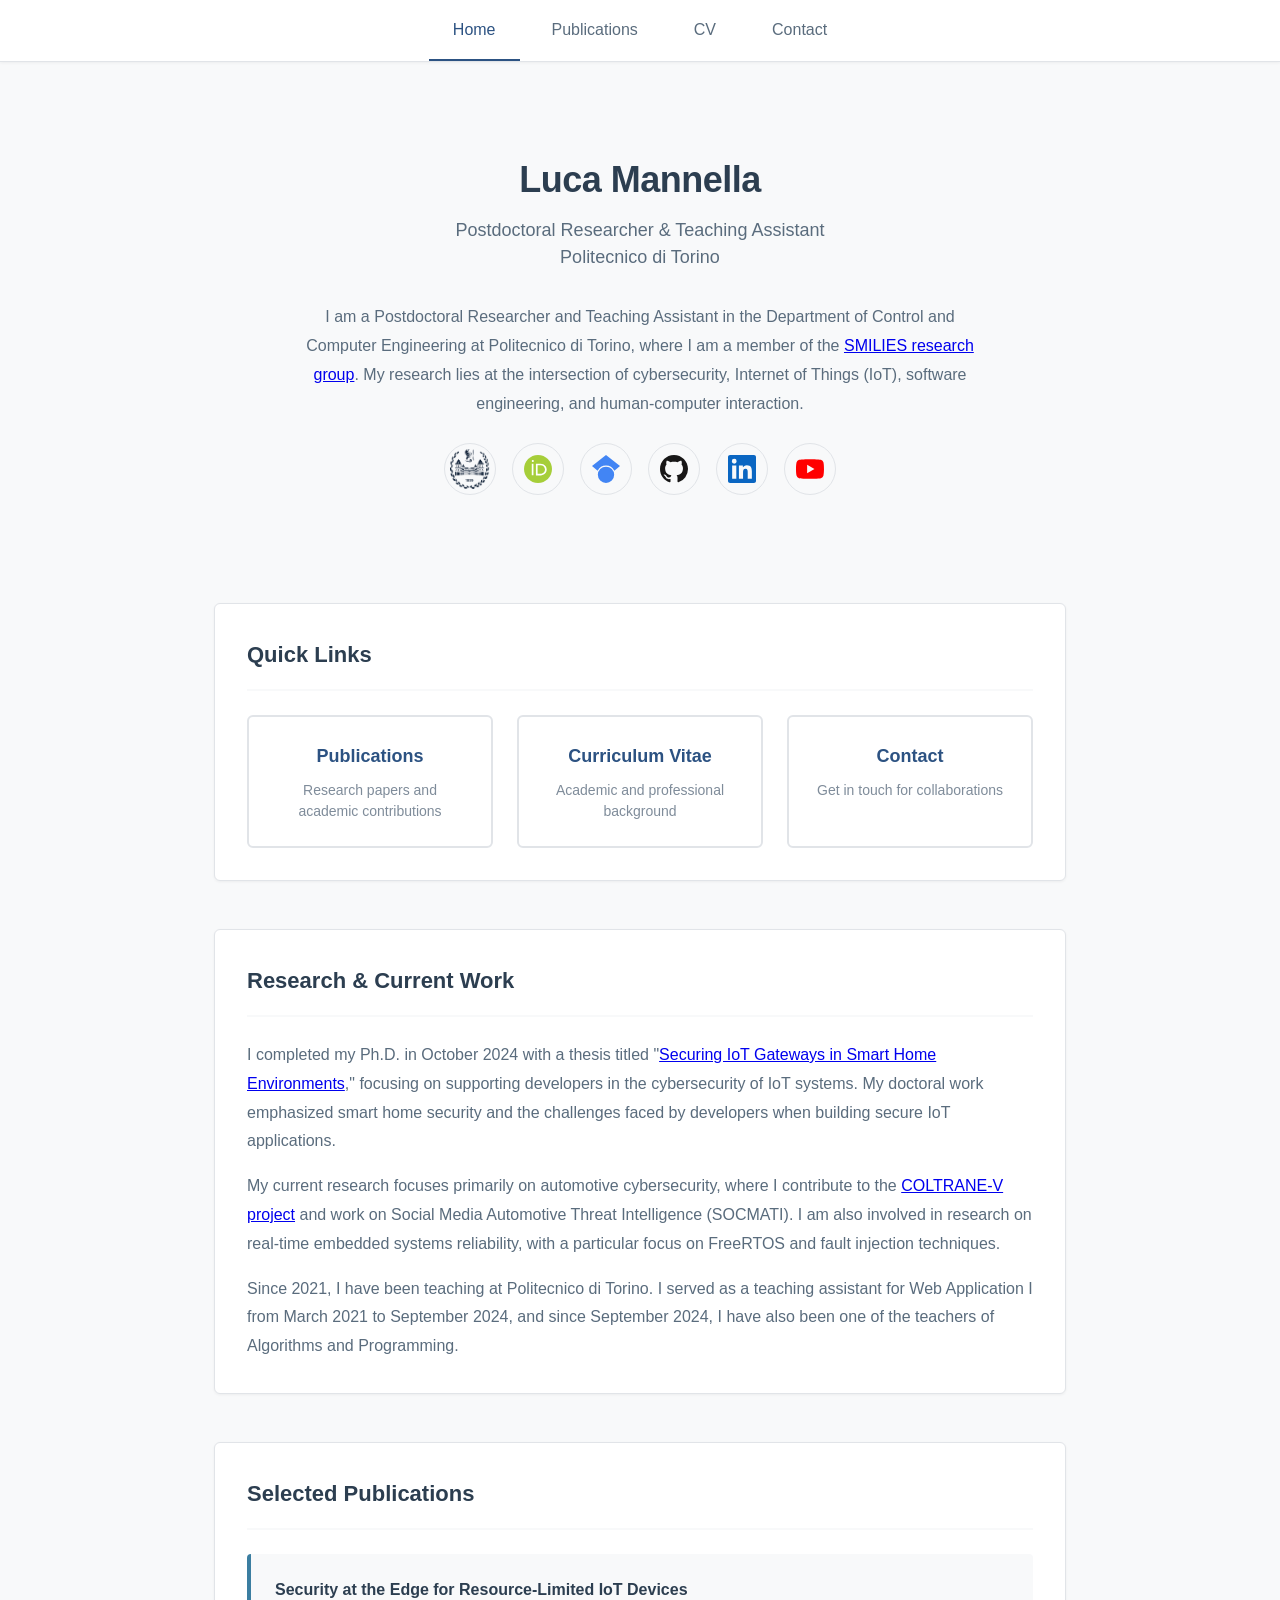
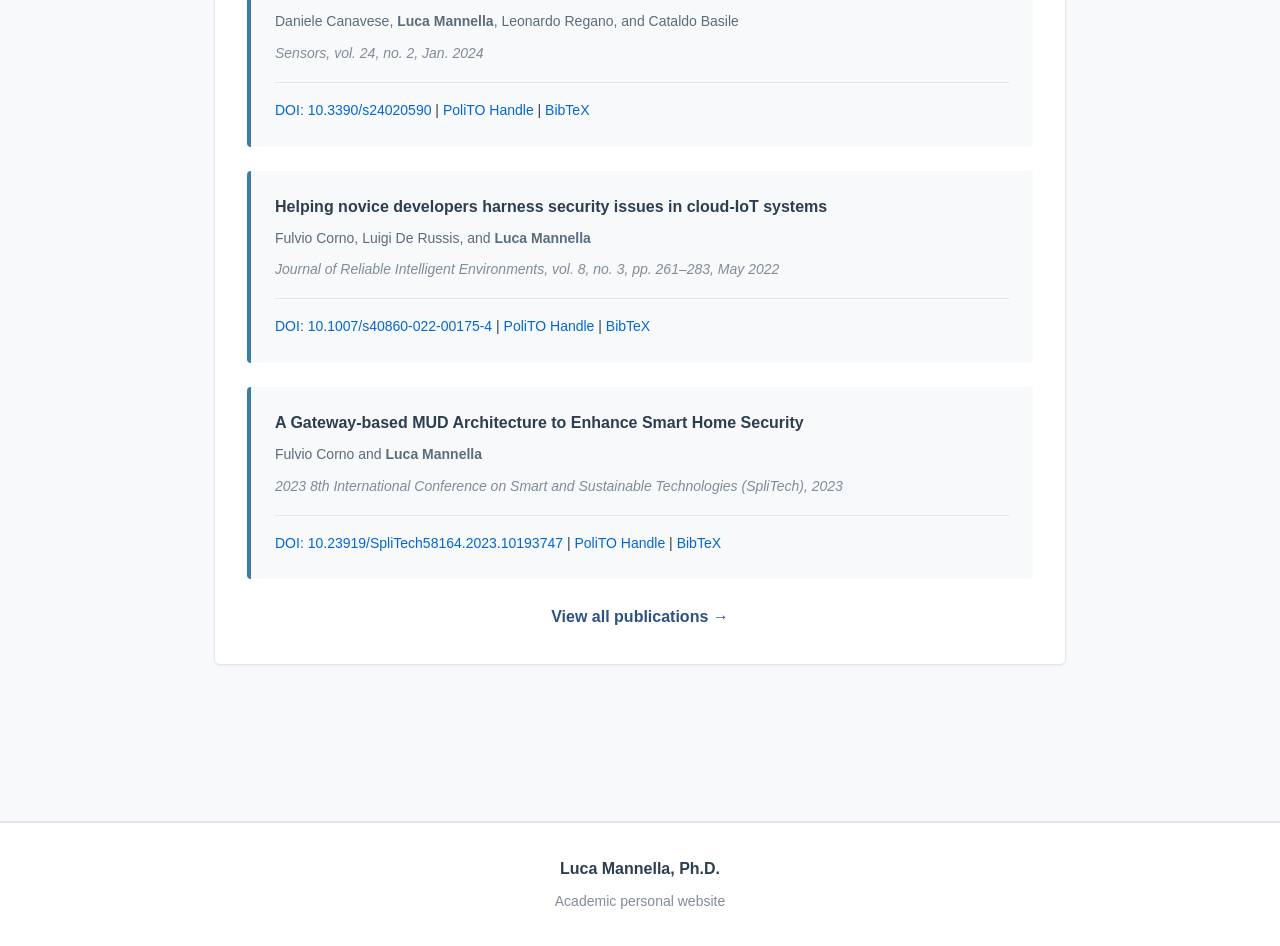
==== index.html @ 732aef80 "feat: add hover tooltips to homepage profile icons" ====
<!DOCTYPE html>
<html lang="en">
<head>
    <meta charset="UTF-8">
    <meta name="viewport" content="width=device-width, initial-scale=1.0">
    <meta name="description" content="Luca Mannella - Postdoctoral Researcher, Politecnico di Torino. Research in Cybersecurity and IoT.">
    <title>Luca Mannella</title>
    <link rel="icon" type="image/svg+xml" href="assets/icons/favicon-lm-shield.svg">
    <link rel="stylesheet" href="style.css">
</head>
<body>
    <header>
        <nav>
            <ul>
                <li><a href="index.html" class="active">Home</a></li>
                <li><a href="publications.html">Publications</a></li>
                <li><a href="cv.html">CV</a></li>
                <li><a href="contact.html">Contact</a></li>
            </ul>
        </nav>
    </header>

    <main>
        <section class="hero">
            <h1>Luca Mannella</h1>
            <p class="subtitle">Postdoctoral Researcher & Teaching Assistant<br>Politecnico di Torino</p>
            <p class="introduction">
                I am a Postdoctoral Researcher and Teaching Assistant in the Department of Control and 
                Computer Engineering at Politecnico di Torino, where I am a member of the 
                <a href="https://www.smilies.polito.it/" target="_blank" rel="noopener noreferrer">SMILIES research group</a>. 
                My research lies at the intersection of cybersecurity, Internet of Things (IoT), software engineering, 
                and human-computer interaction.
            </p>
            <div class="hero-profiles">
                <a href="https://www.polito.it/en/staff?p=luca.mannella" target="_blank" rel="noopener noreferrer" class="hero-profile-link" title="Politecnico di Torino profile" aria-label="Politecnico di Torino profile">
                    <img src="assets/icons/polito-logo.png" alt="PoliTo" class="hero-profile-icon" style="width: 40px; height: 40px;">
                </a>
                <a href="https://orcid.org/0000-0001-5738-9094" target="_blank" rel="noopener noreferrer" class="hero-profile-link" title="ORCID" aria-label="ORCID profile">
                    <svg class="hero-profile-icon" xmlns="http://www.w3.org/2000/svg" viewBox="0 0 256 256">
                        <path fill="#A6CE39" d="M256 128c0 70.7-57.3 128-128 128S0 198.7 0 128 57.3 0 128 0s128 57.3 128 128z"/>
                        <path fill="#FFF" d="M86.3 186.2H70.9V79.1h15.4v107.1zM108.9 79.1h41.6c39.6 0 57 28.3 57 53.6 0 27.5-21.5 53.6-56.8 53.6h-41.8V79.1zm15.4 93.3h24.5c34.9 0 42.9-26.5 42.9-39.7C191.7 111.2 178 93 148 93h-23.7v79.4zM71.3 54.8c0-5.2 4.2-9.3 9.3-9.3s9.3 4.2 9.3 9.3-4.2 9.4-9.3 9.4-9.3-4.2-9.3-9.4z"/>
                    </svg>
                </a>
                <a href="https://scholar.google.com/citations?hl=en&user=ecwAbEYAAAAJ" target="_blank" rel="noopener noreferrer" class="hero-profile-link" title="Google Scholar" aria-label="Google Scholar profile">
                    <svg class="hero-profile-icon" xmlns="http://www.w3.org/2000/svg" viewBox="0 0 24 24">
                        <path fill="#4285F4" d="M12 24a7 7 0 1 1 0-14 7 7 0 0 1 0 14zm0-24L0 9.5l4.838 3.94A8 8 0 0 1 12 9a8 8 0 0 1 7.162 4.44L24 9.5z"/>
                    </svg>
                </a>
                <a href="https://github.com/LucaMannella" target="_blank" rel="noopener noreferrer" class="hero-profile-link" title="GitHub" aria-label="GitHub profile">
                    <svg class="hero-profile-icon" xmlns="http://www.w3.org/2000/svg" viewBox="0 0 24 24">
                        <path fill="#181717" d="M12 0C5.37 0 0 5.37 0 12c0 5.31 3.435 9.795 8.205 11.385.6.105.825-.255.825-.57 0-.285-.015-1.23-.015-2.235-3.015.555-3.795-.735-4.035-1.41-.135-.345-.72-1.41-1.23-1.695-.42-.225-1.02-.78-.015-.795.945-.015 1.62.87 1.845 1.23 1.08 1.815 2.805 1.305 3.495.99.105-.78.42-1.305.765-1.605-2.67-.3-5.46-1.335-5.46-5.925 0-1.305.465-2.385 1.23-3.225-.12-.3-.54-1.53.12-3.18 0 0 1.005-.315 3.3 1.23.96-.27 1.98-.405 3-.405s2.04.135 3 .405c2.295-1.56 3.3-1.23 3.3-1.23.66 1.65.24 2.88.12 3.18.765.84 1.23 1.905 1.23 3.225 0 4.605-2.805 5.625-5.475 5.925.435.375.81 1.095.81 2.22 0 1.605-.015 2.895-.015 3.3 0 .315.225.69.825.57A12.02 12.02 0 0 0 24 12c0-6.63-5.37-12-12-12z"/>
                    </svg>
                </a>
                <a href="https://www.linkedin.com/in/lucamannella/?locale=en" target="_blank" rel="noopener noreferrer" class="hero-profile-link" title="LinkedIn" aria-label="LinkedIn profile">
                    <svg class="hero-profile-icon" xmlns="http://www.w3.org/2000/svg" viewBox="0 0 24 24">
                        <path fill="#0A66C2" d="M20.447 20.452h-3.554v-5.569c0-1.328-.027-3.037-1.852-3.037-1.853 0-2.136 1.445-2.136 2.939v5.667H9.351V9h3.414v1.561h.046c.477-.9 1.637-1.85 3.37-1.85 3.601 0 4.267 2.37 4.267 5.455v6.286zM5.337 7.433a2.062 2.062 0 0 1-2.063-2.065 2.064 2.064 0 1 1 2.063 2.065zm1.782 13.019H3.555V9h3.564v11.452zM22.225 0H1.771C.792 0 0 .774 0 1.729v20.542C0 23.227.792 24 1.771 24h20.451C23.2 24 24 23.227 24 22.271V1.729C24 .774 23.2 0 22.222 0h.003z"/>
                    </svg>
                </a>
                <a href="https://www.youtube.com/@LucaMannella" target="_blank" rel="noopener noreferrer" class="hero-profile-link" title="YouTube" aria-label="YouTube channel">
                    <svg class="hero-profile-icon" xmlns="http://www.w3.org/2000/svg" viewBox="0 0 24 24">
                        <path fill="#FF0000" d="M23.498 6.186a3.016 3.016 0 0 0-2.122-2.136C19.505 3.545 12 3.545 12 3.545s-7.505 0-9.377.505A3.017 3.017 0 0 0 .502 6.186C0 8.07 0 12 0 12s0 3.93.502 5.814a3.016 3.016 0 0 0 2.122 2.136c1.871.505 9.376.505 9.376.505s7.505 0 9.377-.505a3.015 3.015 0 0 0 2.122-2.136C24 15.93 24 12 24 12s0-3.93-.502-5.814zM9.545 15.568V8.432L15.818 12l-6.273 3.568z"/>
                    </svg>
                </a>
            </div>
        </section>

        <section class="section">
            <h2>Quick Links</h2>
            <div class="quick-links">
                <a href="publications.html" class="quick-link-card">
                    <div class="card-title">Publications</div>
                    <div class="card-description">Research papers and academic contributions</div>
                </a>
                <a href="cv.html" class="quick-link-card">
                    <div class="card-title">Curriculum Vitae</div>
                    <div class="card-description">Academic and professional background</div>
                </a>
                <a href="contact.html" class="quick-link-card">
                    <div class="card-title">Contact</div>
                    <div class="card-description">Get in touch for collaborations</div>
                </a>
            </div>
        </section>

        <section class="content-section">
            <h2>Research & Current Work</h2>
            <p>
                I completed my Ph.D. in October 2024 with a thesis titled 
                "<a href="https://tesidottorato.depositolegale.it/handle/20.500.14242/170914" target="_blank" rel="noopener noreferrer">Securing IoT Gateways in Smart Home Environments</a>," 
                focusing on supporting developers in the cybersecurity of IoT systems. My doctoral work emphasized 
                smart home security and the challenges faced by developers when building secure IoT applications.
            </p>
            <p>
                My current research focuses primarily on automotive cybersecurity, where I contribute to the 
                <a href="https://coltrane-v.github.io/" target="_blank" rel="noopener noreferrer">COLTRANE-V project</a> 
                and work on Social Media Automotive Threat Intelligence (SOCMATI). I am also involved in research 
                on real-time embedded systems reliability, with a particular focus on FreeRTOS and fault injection techniques.
            </p>
            <p>
                Since 2021, I have been teaching at Politecnico di Torino. I served as a teaching assistant for 
                Web Application I from March 2021 to September 2024, and since September 2024, I have also been 
                one of the teachers of Algorithms and Programming.
            </p>
        </section>

        <section class="content-section">
            <h2>Selected Publications</h2>
            <div class="publication-list">
                <article class="publication">
                    <div class="pub-title">Security at the Edge for Resource-Limited IoT Devices</div>
                    <div class="pub-authors">Daniele Canavese, <strong>Luca Mannella</strong>, Leonardo Regano, and Cataldo Basile</div>
                    <div class="pub-venue"><em>Sensors</em>, vol. 24, no. 2, Jan. 2024</div>
                    <div class="pub-doi">
                        <div class="pub-links">
                            <a href="https://doi.org/10.3390/s24020590" title="DOI: 10.3390/s24020590">DOI: 10.3390/s24020590</a> |
                            <a href="https://iris.polito.it/handle/11583/2985177" title="PoliTO handle">PoliTO Handle</a> |
                            <a href="assets/bibtex/2024-security-edge.bib" title="BibTeX" target="_blank" rel="noopener noreferrer">BibTeX</a>
                        </div>
                    </div>
                </article>

                <article class="publication">
                    <div class="pub-title">Helping novice developers harness security issues in cloud-IoT systems</div>
                    <div class="pub-authors">Fulvio Corno, Luigi De Russis, and <strong>Luca Mannella</strong></div>
                    <div class="pub-venue"><em>Journal of Reliable Intelligent Environments</em>, vol. 8, no. 3, pp. 261–283, May 2022</div>
                    <div class="pub-doi">
                        <div class="pub-links">
                            <a href="https://doi.org/10.1007/s40860-022-00175-4" title="DOI: 10.1007/s40860-022-00175-4">DOI: 10.1007/s40860-022-00175-4</a> |
                            <a href="https://iris.polito.it/handle/11583/2960962" title="PoliTO handle">PoliTO Handle</a> |
                            <a href="assets/bibtex/2022-novice-developers-cloud-iot.bib" title="BibTeX" target="_blank" rel="noopener noreferrer">BibTeX</a>
                        </div>
                    </div>
                </article>

                <article class="publication">
                    <div class="pub-title">A Gateway-based MUD Architecture to Enhance Smart Home Security</div>
                    <div class="pub-authors">Fulvio Corno and <strong>Luca Mannella</strong></div>
                    <div class="pub-venue">2023 8th International Conference on Smart and Sustainable Technologies (SpliTech), 2023</div>
                    <div class="pub-doi">
                        <div class="pub-links">
                            <a href="https://doi.org/10.23919/SpliTech58164.2023.10193747" title="DOI: 10.23919/SpliTech58164.2023.10193747">DOI: 10.23919/SpliTech58164.2023.10193747</a> |
                            <a href="https://iris.polito.it/handle/11583/2978408" title="PoliTO handle">PoliTO Handle</a> |
                            <a href="assets/bibtex/2023-MUD-SHG.bib" title="BibTeX" target="_blank" rel="noopener noreferrer">BibTeX</a>
                        </div>
                    </div>
                </article>
            </div>
            <p class="section-link"><a href="publications.html">View all publications →</a></p>
        </section>
    </main>

    <footer>
        <p class="footer-name">Luca Mannella, Ph.D.</p>
        <p class="footer-tagline">Academic personal website</p>
    </footer>
</body>
</html>
---- style.css ----
/* =====================
   CSS Variables
   ===================== */
:root {
    /* Colors */
    --color-text: #2c3e50;
    --color-text-light: #5a6c7d;
    --color-text-meta: #7f8c9a;
    --color-bg: #ffffff;
    --color-bg-alt: #f8f9fa;
    --color-border: #e1e4e8;
    --color-border-accent: #3b7ea1;
    --color-accent: #2c5282;
    --color-link: #0366d6;
    
    /* Spacing */
    --spacing-xs: 8px;
    --spacing-sm: 16px;
    --spacing-md: 24px;
    --spacing-lg: 32px;
    --spacing-xl: 48px;
    --spacing-section: 60px;
    
    /* Typography */
    --font-size-xs: 13px;
    --font-size-sm: 14px;
    --font-size-base: 16px;
    --font-size-lg: 18px;
    --font-size-xl: 22px;
    --font-size-2xl: 28px;
    --font-size-3xl: 36px;
    
    /* Container */
    --container-width: 900px;
    --sticky-header-height: 56px;
    --page-nav-height: 52px;
}

/* =====================
   General Styles
   ===================== */
* {
    margin: 0;
    padding: 0;
    box-sizing: border-box;
}

html {
    scroll-behavior: smooth;
    scroll-padding-top: calc(var(--sticky-header-height) + var(--page-nav-height) + var(--spacing-lg) + 2px);
}

body {
    font-family: -apple-system, BlinkMacSystemFont, 'Segoe UI', 'Helvetica Neue', 'Arial', sans-serif;
    line-height: 1.7;
    color: var(--color-text);
    background-color: var(--color-bg-alt);
    font-size: var(--font-size-base);
}

/* =====================
   Header & Navigation
   ===================== */
header {
    background-color: var(--color-bg);
    border-bottom: 1px solid var(--color-border);
    position: sticky;
    top: 0;
    z-index: 100;
    box-shadow: 0 1px 3px rgba(0, 0, 0, 0.05);
}

nav {
    max-width: var(--container-width);
    margin: 0 auto;
    padding: 0 var(--spacing-md);
}

nav ul {
    list-style: none;
    display: flex;
    justify-content: center;
    flex-wrap: wrap;
    gap: var(--spacing-xs);
}

nav a {
    display: block;
    padding: var(--spacing-sm) var(--spacing-md);
    text-decoration: none;
    color: var(--color-text-light);
    font-weight: 500;
    font-size: var(--font-size-base);
    transition: color 0.2s ease, border-color 0.2s ease;
    border-bottom: 2px solid transparent;
}

nav a:hover {
    color: var(--color-text);
}

nav a.active {
    color: var(--color-accent);
    border-bottom-color: var(--color-accent);
}

/* =====================
   Main Content & Container
   ===================== */
main {
    max-width: var(--container-width);
    margin: 0 auto;
    padding: var(--spacing-xl) var(--spacing-md);
}

.container {
    max-width: var(--container-width);
    margin: 0 auto;
    padding: 0 var(--spacing-md);
}

/* Hero Section */
.hero {
    text-align: center;
    padding: var(--spacing-xl) 0;
    margin-bottom: var(--spacing-section);
}

.hero h1 {
    font-size: var(--font-size-3xl);
    margin-bottom: var(--spacing-sm);
    font-weight: 700;
    letter-spacing: -0.5px;
    color: var(--color-text);
    line-height: 1.2;
}

.page-nav {
    position: sticky;
    top: var(--sticky-header-height);
    z-index: 50;
    display: flex;
    flex-wrap: nowrap;
    justify-content: center;
    gap: var(--spacing-xs);
    max-width: var(--container-width);
    margin: 0 auto var(--spacing-md);
    margin-left: auto;
    margin-right: auto;
    padding: 6px var(--spacing-md);
    overflow-x: auto;
    -webkit-overflow-scrolling: touch;
    scrollbar-width: thin;
    background-color: var(--color-bg);
    border-bottom: 1px solid var(--color-border);
}

.page-nav a {
    display: inline-block;
    white-space: nowrap;
    text-decoration: none;
    color: var(--color-text-light);
    font-size: var(--font-size-sm);
    font-weight: 500;
    padding: 10px 14px;
    border-bottom: 2px solid transparent;
    transition: color 0.2s ease, border-bottom-color 0.2s ease;
}

.page-nav a:hover,
.page-nav a:focus {
    color: var(--color-text);
    border-bottom-color: var(--color-accent);
    outline: none;
}

.subtitle {
    font-size: var(--font-size-lg);
    color: var(--color-text-light);
    margin-bottom: var(--spacing-lg);
    font-weight: 400;
    line-height: 1.5;
}

.introduction {
    font-size: var(--font-size-base);
    color: var(--color-text-light);
    max-width: 700px;
    margin: 0 auto;
    line-height: 1.8;
}

/* Page Header (for non-home pages) */
.page-header {
    text-align: center;
    padding: var(--spacing-lg) 0;
    margin-bottom: var(--spacing-lg);
}

.page-header h1 {
    font-size: var(--font-size-2xl);
    font-weight: 700;
    color: var(--color-text);
    margin-bottom: var(--spacing-sm);
}

/* Content Sections */
.section,
.content-section {
    margin-bottom: var(--spacing-xl);
    padding: var(--spacing-lg);
    background-color: var(--color-bg);
    border: 1px solid var(--color-border);
    border-radius: 6px;
    box-shadow: 0 1px 3px rgba(0, 0, 0, 0.05);
}

.section h2,
.content-section h2 {
    font-size: var(--font-size-xl);
    margin-bottom: var(--spacing-md);
    font-weight: 600;
    color: var(--color-text);
    padding-bottom: var(--spacing-sm);
    border-bottom: 2px solid var(--color-bg-alt);
}

.section p,
.content-section p {
    font-size: var(--font-size-base);
    color: var(--color-text-light);
    line-height: 1.8;
    margin-bottom: var(--spacing-sm);
}

.section p:last-child,
.content-section p:last-child {
    margin-bottom: 0;
}

/* Quick Links Grid */
.quick-links {
    display: grid;
    grid-template-columns: repeat(auto-fit, minmax(200px, 1fr));
    gap: var(--spacing-md);
    margin-top: var(--spacing-md);
}

.quick-link-card {
    padding: var(--spacing-md);
    background-color: var(--color-bg);
    border: 2px solid var(--color-border);
    border-radius: 6px;
    text-align: center;
    text-decoration: none;
    color: var(--color-text);
    transition: all 0.2s ease;
}

.quick-link-card:hover {
    border-color: var(--color-accent);
    transform: translateY(-2px);
    box-shadow: 0 4px 8px rgba(0, 0, 0, 0.1);
}

.quick-link-card .card-title {
    font-size: var(--font-size-lg);
    font-weight: 600;
    margin-bottom: var(--spacing-xs);
    color: var(--color-accent);
}

.quick-link-card .card-description {
    font-size: var(--font-size-sm);
    color: var(--color-text-meta);
    line-height: 1.5;
}

/* Interests List */
.interests-list {
    list-style: none;
    padding: 0;
    margin: 0;
    display: grid;
    gap: var(--spacing-sm);
}

.interests-list li {
    padding-left: var(--spacing-md);
    position: relative;
    color: var(--color-text-light);
    font-size: var(--font-size-base);
    line-height: 1.6;
}

.interests-list li::before {
    content: "▸";
    position: absolute;
    left: 0;
    color: var(--color-accent);
    font-weight: bold;
}

/* Publications */
.publication-list {
    display: flex;
    flex-direction: column;
    gap: var(--spacing-md);
}

.publication {
    padding: var(--spacing-md);
    background-color: var(--color-bg-alt);
    border-left: 4px solid var(--color-border-accent);
    border-radius: 4px;
    transition: transform 0.2s ease, box-shadow 0.2s ease;
}

.publication:hover {
    transform: translateX(4px);
    box-shadow: 0 2px 8px rgba(0, 0, 0, 0.08);
}

.pub-title {
    font-weight: 600;
    font-size: var(--font-size-base);
    color: var(--color-text);
    margin-bottom: var(--spacing-xs);
    line-height: 1.5;
}

.pub-authors {
    font-size: var(--font-size-sm);
    color: var(--color-text-light);
    margin-bottom: var(--spacing-xs);
}

.pub-venue {
    font-size: var(--font-size-sm);
    color: var(--color-text-meta);
    font-style: italic;
}

.pub-doi {
    font-size: var(--font-size-sm);
    margin-top: var(--spacing-sm);
    padding-top: var(--spacing-sm);
    border-top: 1px solid var(--color-border);
    display: flex;
    justify-content: space-between;
    align-items: center;
    gap: var(--spacing-sm);
    flex-wrap: wrap;
}

.pub-links {
    flex: 1;
}

.pub-doi a {
    color: var(--color-link);
    text-decoration: none;
    font-weight: 500;
}

.pub-doi a:hover {
    text-decoration: underline;
}

.section-link {
    margin-top: var(--spacing-md);
    text-align: center;
}

.section-link a {
    color: var(--color-accent);
    text-decoration: none;
    font-weight: 600;
    font-size: var(--font-size-base);
    transition: color 0.2s ease;
}

.section-link a:hover {
    color: var(--color-text);
    text-decoration: underline;
}

/* BibTeX Inline Viewer */
.bibtex-viewer {
    display: none;
    margin-top: var(--spacing-sm);
    padding: var(--spacing-sm);
    background-color: #f6f8fa;
    border: 1px solid #d1d5da;
    border-radius: 4px;
    font-family: 'Courier New', Courier, monospace;
    font-size: var(--font-size-xs);
    line-height: 1.5;
    white-space: pre-wrap;
    overflow-x: auto;
    color: #24292e;
}

.bibtex-viewer.show {
    display: block;
}

.bibtex-toggle {
    cursor: pointer;
    padding: 6px 12px;
    background-color: var(--color-bg);
    border: 1px solid var(--color-border-accent);
    border-radius: 4px;
    color: var(--color-accent);
    text-decoration: none;
    font-weight: 500;
    font-size: var(--font-size-sm);
    white-space: nowrap;
    transition: all 0.2s ease;
}

.bibtex-toggle:hover {
    background-color: var(--color-accent);
    color: var(--color-bg);
    text-decoration: none;
}

.bibtex-error {
    color: #d73a49;
    font-style: italic;
}

/* CV Styles */
.cv-entry {
    margin-bottom: var(--spacing-lg);
    padding-bottom: var(--spacing-lg);
    border-bottom: 1px solid var(--color-border);
}

.cv-entry:last-child {
    border-bottom: none;
    margin-bottom: 0;
    padding-bottom: 0;
}

.entry-title {
    font-weight: 600;
    font-size: var(--font-size-lg);
    color: var(--color-text);
    margin-bottom: var(--spacing-xs);
    line-height: 1.4;
}

.entry-subtitle {
    font-size: var(--font-size-base);
    color: var(--color-accent);
    margin-bottom: var(--spacing-xs);
    font-weight: 500;
}

.entry-meta {
    font-size: var(--font-size-sm);
    color: var(--color-text-meta);
    margin-bottom: var(--spacing-sm);
    font-style: italic;
}

.entry-description {
    font-size: var(--font-size-base);
    color: var(--color-text-light);
    line-height: 1.7;
    margin-bottom: var(--spacing-xs);
}

.entry-list {
    list-style: none;
    padding: 0;
    margin: var(--spacing-sm) 0 0 0;
}

.entry-list li {
    padding: var(--spacing-xs) 0;
    padding-left: var(--spacing-md);
    position: relative;
    color: var(--color-text-light);
    font-size: var(--font-size-base);
    line-height: 1.6;
}

.entry-list li::before {
    content: "▸";
    position: absolute;
    left: 0;
    color: var(--color-accent);
    font-weight: bold;
}

/* Contact Styles */
.contact-links {
    display: grid;
    gap: var(--spacing-md);
}

.contact-item {
    padding: var(--spacing-md);
    background-color: var(--color-bg-alt);
    border-radius: 6px;
    border-left: 4px solid var(--color-border-accent);
    transition: transform 0.2s ease;
}

.contact-item:hover {
    transform: translateX(4px);
}

.contact-label {
    font-weight: 600;
    font-size: var(--font-size-sm);
    color: var(--color-text-meta);
    text-transform: uppercase;
    letter-spacing: 0.5px;
    margin-bottom: var(--spacing-xs);
}

.contact-value {
    font-size: var(--font-size-base);
    color: var(--color-text);
    line-height: 1.6;
}

.contact-value a {
    color: var(--color-link);
    text-decoration: none;
    font-weight: 500;
}

.contact-value a:hover {
    text-decoration: underline;
}

/* Compact Contact Styles */
.contact-compact {
    display: grid;
    gap: var(--spacing-md);
}

.contact-compact-item {
    display: flex;
    gap: var(--spacing-sm);
    padding: var(--spacing-md);
    background-color: var(--color-bg-alt);
    border-radius: 6px;
    align-items: flex-start;
}

.contact-compact-item-with-logo {
    gap: var(--spacing-md);
    align-items: center;
}

.contact-logo-card {
    display: flex;
    align-items: center;
    justify-content: center;
    padding: var(--spacing-md);
    background-color: var(--color-bg);
    border: 1px solid var(--color-border);
    border-radius: 8px;
    text-decoration: none;
    transition: all 0.2s ease;
    flex-shrink: 0;
    min-width: 100px;
    min-height: 100px;
}

.contact-logo-card:hover {
    transform: translateY(-2px);
    box-shadow: 0 4px 12px rgba(0, 0, 0, 0.1);
    border-color: var(--color-border-accent);
}

.contact-logo-img {
    width: 64px;
    height: 64px;
    object-fit: contain;
}

.contact-text-content {
    display: flex;
    gap: var(--spacing-sm);
    align-items: flex-start;
    flex: 1;
}

.contact-icon {
    width: 24px;
    height: 24px;
    flex-shrink: 0;
    color: var(--color-accent);
    margin-top: 2px;
}

.contact-compact-label {
    font-weight: 600;
    font-size: var(--font-size-sm);
    color: var(--color-text-meta);
    margin-bottom: 4px;
}

.contact-compact-item a {
    color: var(--color-link);
    text-decoration: none;
}

.contact-compact-item a:hover {
    text-decoration: underline;
}

/* Profile Grid */
.profile-grid {
    display: grid;
    grid-template-columns: repeat(auto-fit, minmax(140px, 1fr));
    gap: var(--spacing-sm);
    margin-bottom: var(--spacing-sm);
}

.profile-card {
    display: flex;
    flex-direction: column;
    align-items: center;
    justify-content: center;
    padding: var(--spacing-md);
    background-color: var(--color-bg-alt);
    border: 1px solid var(--color-border);
    border-radius: 8px;
    text-decoration: none;
    color: var(--color-text);
    transition: all 0.2s ease;
    min-height: 100px;
}

.profile-card:hover {
    transform: translateY(-2px);
    box-shadow: 0 4px 12px rgba(0, 0, 0, 0.1);
    border-color: var(--color-border-accent);
}

.profile-icon {
    width: 32px;
    height: 32px;
    margin-bottom: var(--spacing-xs);
}

.profile-card span {
    font-size: var(--font-size-sm);
    font-weight: 500;
    text-align: center;
}

.profile-note {
    font-size: var(--font-size-sm);
    color: var(--color-text-meta);
    font-style: italic;
    text-align: center;
}

/* Compact profile section for homepage */
.profile-links-section {
    padding: var(--spacing-md) 0;
    margin-bottom: var(--spacing-lg);
}

.profile-links-section .profile-grid {
    margin-bottom: 0;
}

/* Hero profile links - compact inline style */
.hero-profiles {
    display: flex;
    gap: var(--spacing-sm);
    margin-top: var(--spacing-md);
    justify-content: center;
    flex-wrap: wrap;
}

.hero-profile-link {
    display: flex;
    align-items: center;
    justify-content: center;
    width: 52px;
    height: 52px;
    border-radius: 50%;
    background-color: var(--color-bg-alt);
    border: 1px solid var(--color-border);
    transition: all 0.2s ease;
    text-decoration: none;
}

.hero-profile-link:hover {
    transform: translateY(-2px);
    box-shadow: 0 2px 8px rgba(0, 0, 0, 0.1);
    border-color: var(--color-border-accent);
}

.hero-profile-icon {
    width: 28px;
    height: 28px;
}


/* Buttons & Links */
.btn-download,
.button-link {
    display: inline-block;
    padding: 12px 28px;
    background-color: var(--color-accent);
    color: var(--color-bg);
    text-decoration: none;
    border-radius: 6px;
    font-weight: 600;
    font-size: var(--font-size-base);
    transition: all 0.2s ease;
    border: 2px solid var(--color-accent);
}

.btn-download:hover,
.button-link:hover {
    background-color: var(--color-text);
    border-color: var(--color-text);
    transform: translateY(-2px);
    box-shadow: 0 4px 8px rgba(0, 0, 0, 0.15);
}

.center-text {
    text-align: center;
}

/* =====================
   Footer
   ===================== */
footer {
    background-color: var(--color-bg);
    border-top: 2px solid var(--color-border);
    margin-top: var(--spacing-section);
    padding: var(--spacing-lg) var(--spacing-md);
    text-align: center;
}

footer p {
    font-size: var(--font-size-sm);
    color: var(--color-text-meta);
    margin-bottom: var(--spacing-xs);
}

footer p:last-child {
    margin-bottom: 0;
}

.footer-name {
    font-weight: 600;
    color: var(--color-text);
    font-size: var(--font-size-base);
    margin-bottom: var(--spacing-xs);
}

.footer-tagline {
    color: var(--color-text-meta);
    font-size: var(--font-size-sm);
}

/* =====================
   Responsive Design
   ===================== */
@media (max-width: 768px) {
    :root {
        --font-size-3xl: 28px;
        --font-size-2xl: 24px;
        --font-size-xl: 20px;
        --spacing-xl: 32px;
        --spacing-section: 40px;
        --sticky-header-height: 56px;
    }
    
    nav ul {
        gap: 0;
        flex-wrap: nowrap;
        overflow-x: auto;
        -webkit-overflow-scrolling: touch;
        justify-content: flex-start;
    }

    nav a {
        padding: 12px var(--spacing-sm);
        font-size: var(--font-size-sm);
    }

    main {
        padding: var(--spacing-md) var(--spacing-sm);
    }

    .hero {
        padding: var(--spacing-lg) 0;
        margin-bottom: var(--spacing-xl);
    }

    .section,
    .content-section {
        padding: var(--spacing-md);
        margin-bottom: var(--spacing-md);
    }
    
    .quick-links {
        grid-template-columns: 1fr;
    }

    .page-nav {
        justify-content: flex-start;
        padding-bottom: 2px;
    }
}

@media (max-width: 480px) {
    :root {
        --font-size-3xl: 24px;
        --font-size-2xl: 20px;
        --font-size-xl: 18px;
        --font-size-lg: 16px;
        --spacing-md: 16px;
        --spacing-lg: 20px;
        --sticky-header-height: 44px;
    }
    
    nav a {
        padding: 10px 12px;
        font-size: var(--font-size-xs);
    }

    .section,
    .content-section {
        padding: var(--spacing-sm);
    }
    
    .publication,
    .contact-item {
        padding: var(--spacing-sm);
    }
    
    .pub-doi {
        flex-direction: column;
        align-items: flex-start;
    }
    
    .bibtex-toggle {
        width: 100%;
        text-align: center;
    }
    
    .profile-grid {
        grid-template-columns: repeat(2, 1fr);
    }
    
    .contact-compact-item-with-logo {
        flex-direction: column;
        align-items: stretch;
    }
    
    .contact-logo-card {
        min-width: auto;
        width: 100%;
    }
}
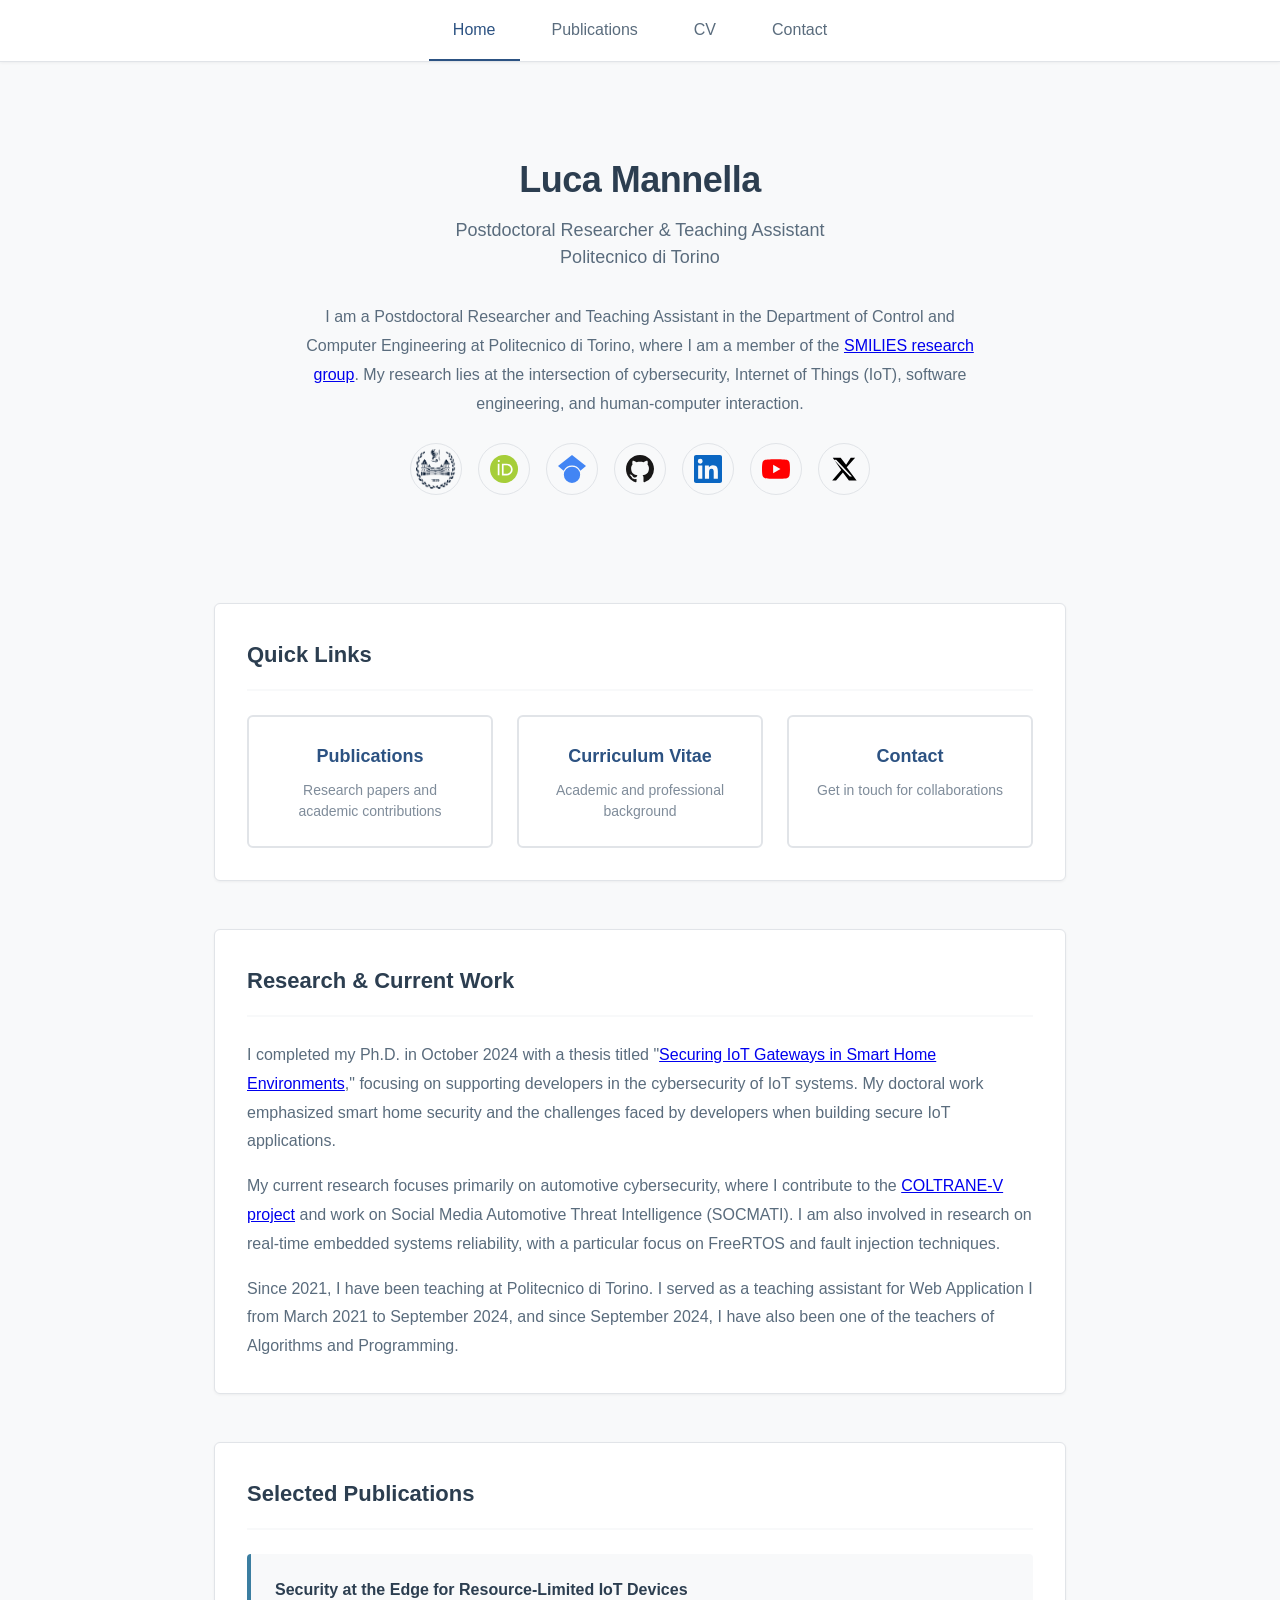
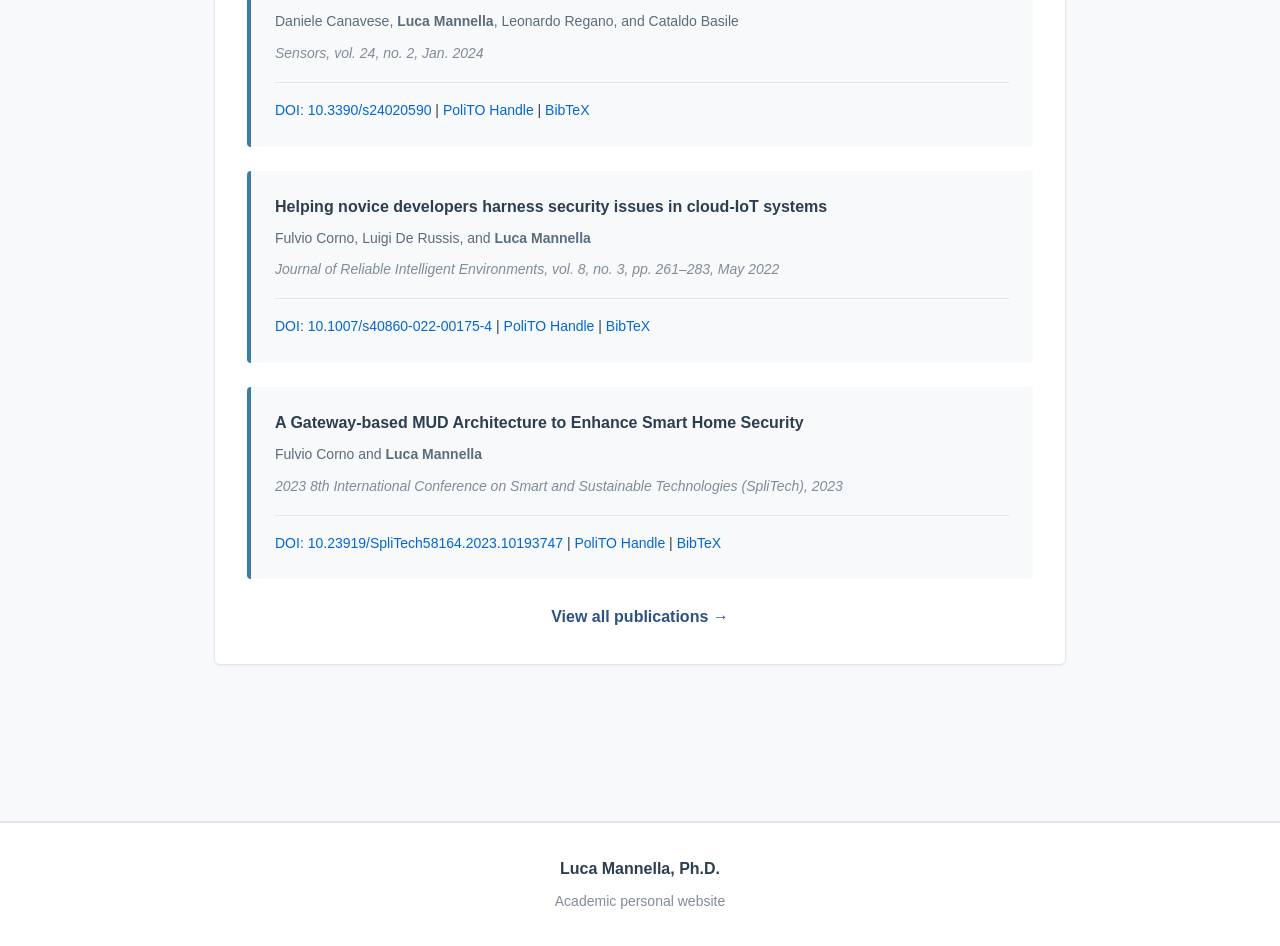
==== commit 4bc3f226: "feat: add X profile link and resize homepage social icons" ====
--- a/index.html
+++ b/index.html
@@ -3,8 +3,58 @@
 <head>
     <meta charset="UTF-8">
     <meta name="viewport" content="width=device-width, initial-scale=1.0">
-    <meta name="description" content="Luca Mannella - Postdoctoral Researcher, Politecnico di Torino. Research in Cybersecurity and IoT.">
-    <title>Luca Mannella</title>
+    <meta name="description" content="Luca Mannella is a postdoctoral researcher at Politecnico di Torino working on cybersecurity, IoT security, and software engineering. Publications, CV, and contacts.">
+    <title>Luca Mannella — Postdoctoral Researcher</title>
+    
+    <!-- Open Graph / Social Media -->
+    <meta property="og:type" content="website">
+    <meta property="og:site_name" content="Luca Mannella">
+    <meta property="og:title" content="Luca Mannella — Postdoctoral Researcher">
+    <meta property="og:description" content="Luca Mannella is a postdoctoral researcher at Politecnico di Torino working on cybersecurity, IoT security, and software engineering. Publications, CV, and contacts.">
+    <meta property="og:url" content="https://lucamannella.github.io/">
+    
+    <!-- Canonical URL -->
+    <link rel="canonical" href="https://lucamannella.github.io/">
+    
+    <!-- Structured Data (JSON-LD) -->
+    <script type="application/ld+json">
+    {
+        "@context": "https://schema.org",
+        "@type": "Person",
+        "@id": "https://lucamannella.github.io/#luca-mannella",
+        "name": "Luca Mannella",
+        "jobTitle": "Postdoctoral Researcher",
+        "url": "https://lucamannella.github.io/",
+        "image": "https://mypoli.polito.it/_library/image_pub.asp?matricola=040887",
+        "affiliation": {
+            "@type": "Organization",
+            "name": "Politecnico di Torino",
+            "url": "https://www.polito.it/en/staff?p=luca.mannella"
+        },
+        "worksFor": {
+            "@type": "Organization",
+            "name": "Politecnico di Torino",
+            "url": "https://www.polito.it/en/staff?p=luca.mannella"
+        },
+        "sameAs": [
+            "https://orcid.org/0000-0001-5738-9094",
+            "https://www.scopus.com/authid/detail.uri?authorId=57639000400",
+            "https://www.webofscience.com/wos/author/rid/AAX-1051-2021",
+            "https://www.semanticscholar.org/author/Luca-Mannella/89257817",
+            "https://scholar.google.com/citations?hl=en&user=ecwAbEYAAAAJ",
+            "https://www.researchgate.net/profile/Luca-Mannella",
+            "https://www.linkedin.com/in/lucamannella/?locale=en",
+            "https://x.com/LukeMannella",
+            "https://dblp.org/pid/246/6863.html",
+            "https://polito.academia.edu/LucaMannella",
+            "https://github.com/LucaMannella",
+            "https://www.youtube.com/@LucaMannella",
+            "https://www.smilies.polito.it/our-team/luca-mannella/",
+            "https://www.polito.it/en/staff?p=luca.mannella"
+        ]
+    }
+    </script>
+    
     <link rel="icon" type="image/svg+xml" href="assets/icons/favicon-lm-shield.svg">
     <link rel="stylesheet" href="style.css">
 </head>
@@ -59,6 +109,11 @@
                 <a href="https://www.youtube.com/@LucaMannella" target="_blank" rel="noopener noreferrer" class="hero-profile-link" title="YouTube" aria-label="YouTube channel">
                     <svg class="hero-profile-icon" xmlns="http://www.w3.org/2000/svg" viewBox="0 0 24 24">
                         <path fill="#FF0000" d="M23.498 6.186a3.016 3.016 0 0 0-2.122-2.136C19.505 3.545 12 3.545 12 3.545s-7.505 0-9.377.505A3.017 3.017 0 0 0 .502 6.186C0 8.07 0 12 0 12s0 3.93.502 5.814a3.016 3.016 0 0 0 2.122 2.136c1.871.505 9.376.505 9.376.505s7.505 0 9.377-.505a3.015 3.015 0 0 0 2.122-2.136C24 15.93 24 12 24 12s0-3.93-.502-5.814zM9.545 15.568V8.432L15.818 12l-6.273 3.568z"/>
+                    </svg>
+                </a>
+                <a href="https://x.com/LukeMannella" target="_blank" rel="noopener noreferrer" class="hero-profile-link" title="X (formerly Twitter)" aria-label="X (formerly Twitter) profile">
+                    <svg class="hero-profile-icon" xmlns="http://www.w3.org/2000/svg" viewBox="0 0 24 24">
+                        <path fill="#000000" d="M18.244 2.25h3.308l-7.227 8.26 8.502 11.24h-6.6l-5.165-6.757-5.868 6.757h-3.31l7.732-8.835L2.4 2.25h6.742l4.67 6.168L17.78 2.25h.464zM17.009 18.46h1.83L5.293 4.045H3.36l13.649 14.415z"/>
                     </svg>
                 </a>
             </div>
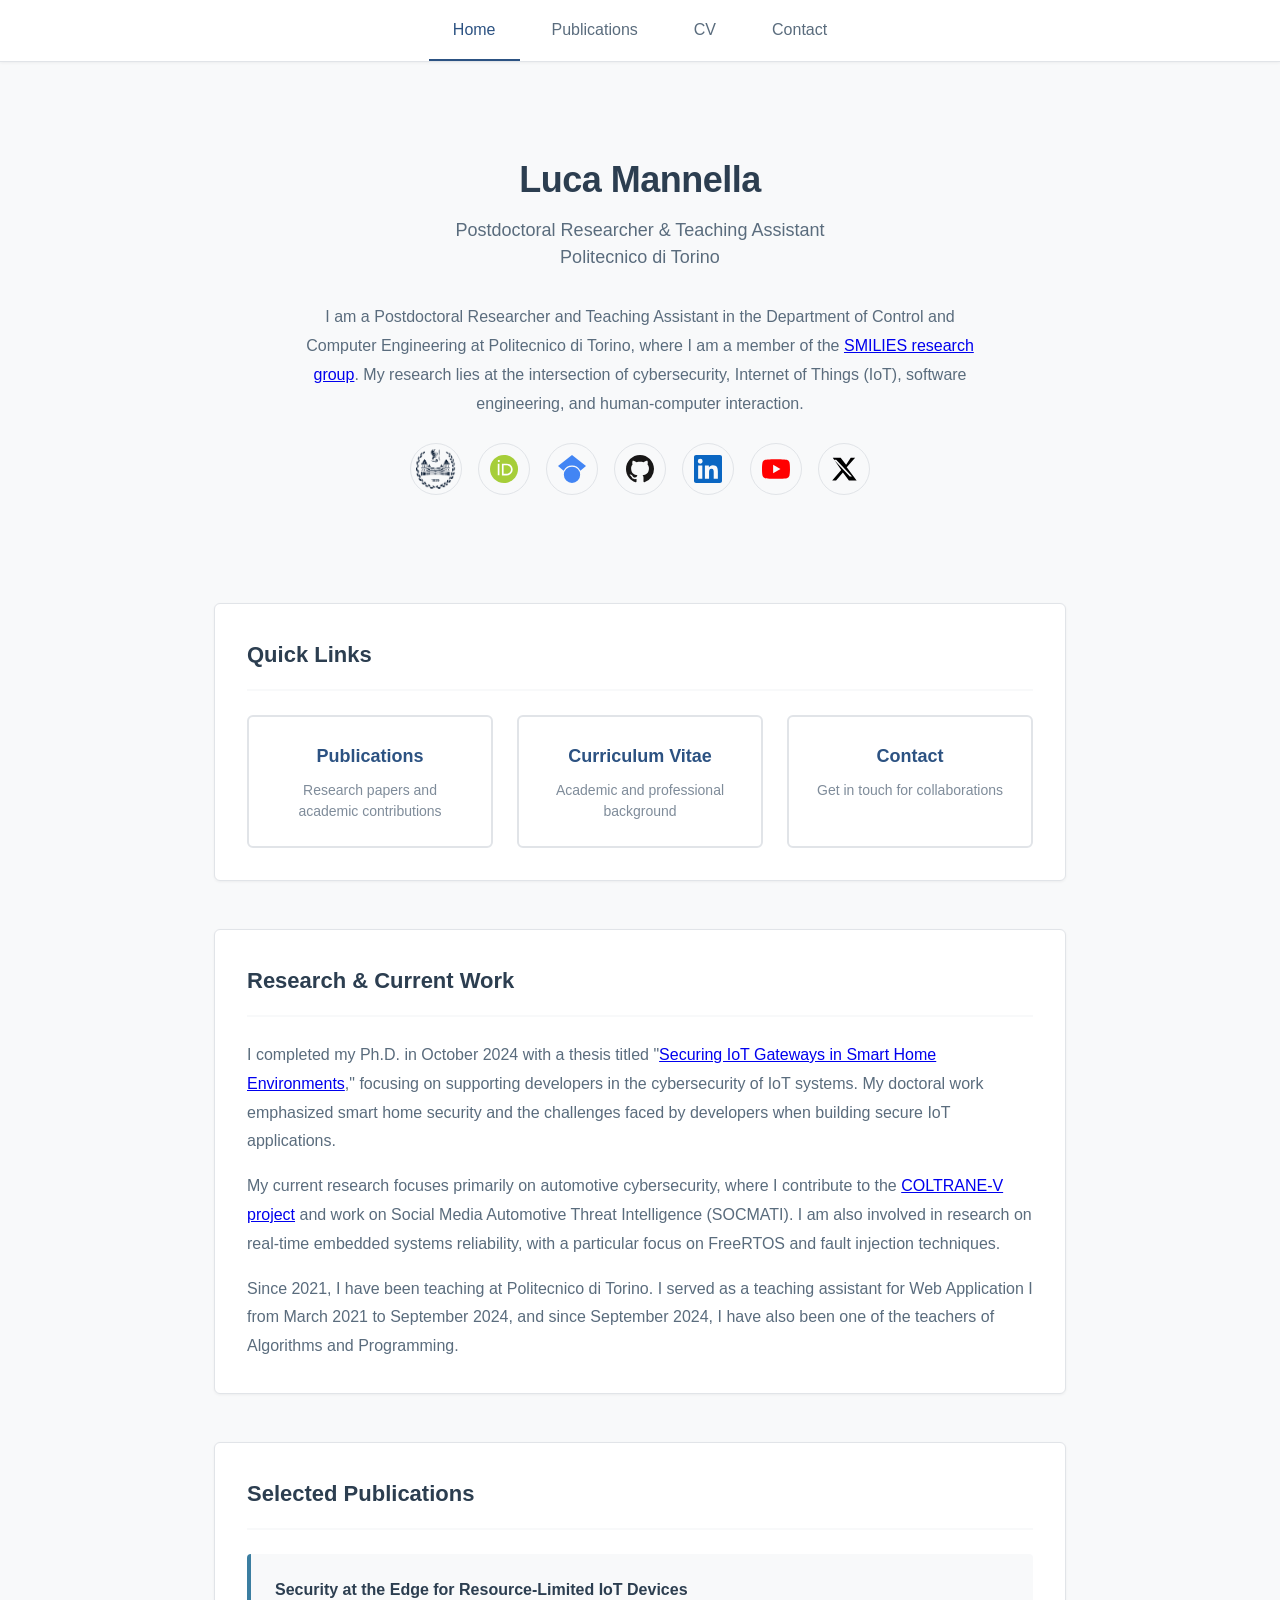
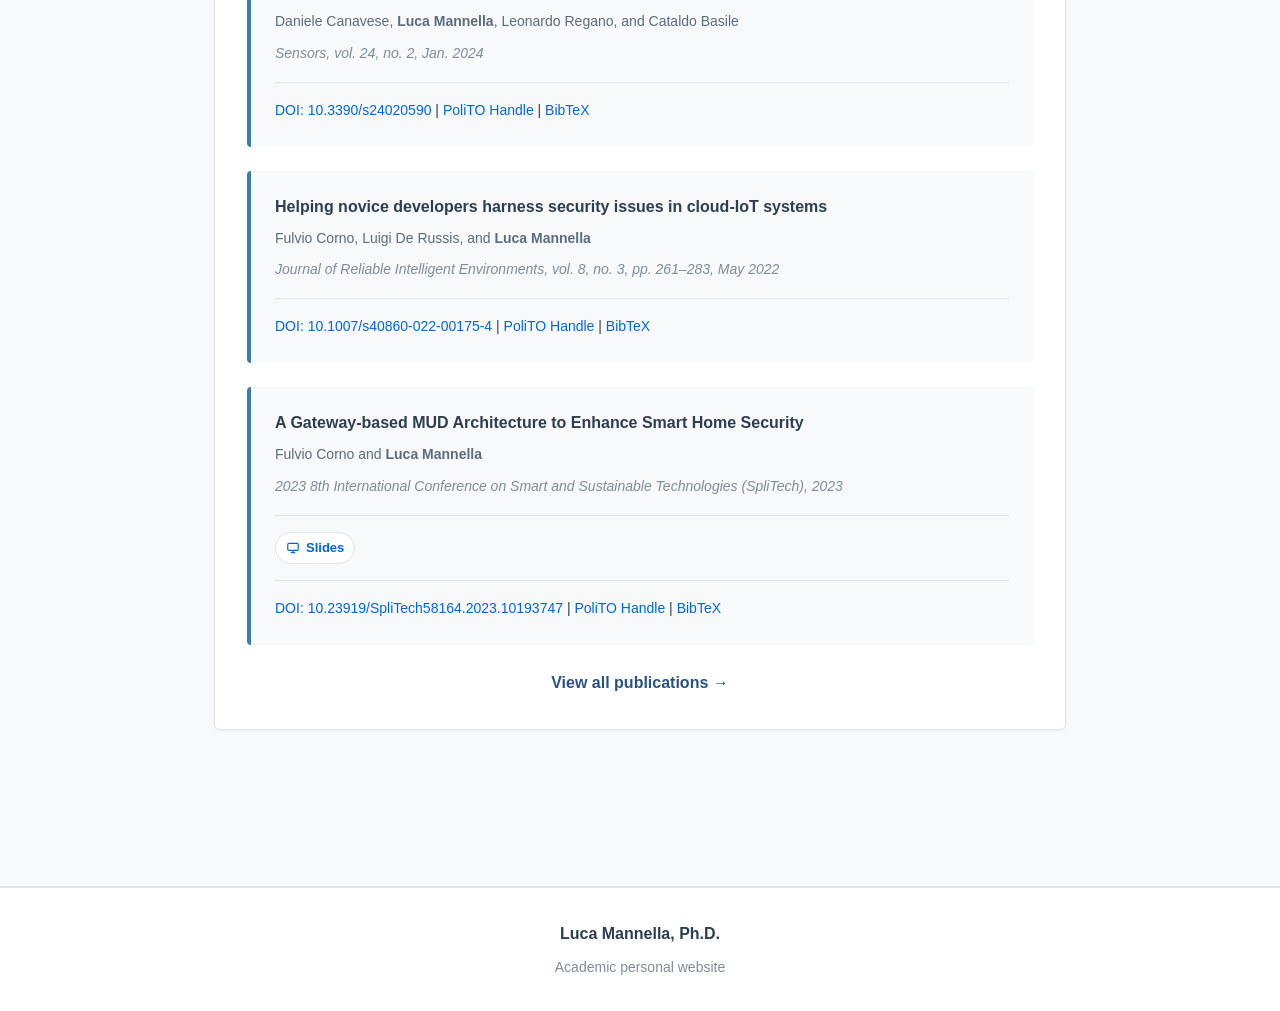
==== commit fb2e7a47: "feat: redesign publication supplementary links Refactor publication cards to separate supplementary " ====
--- a/index.html
+++ b/index.html
@@ -191,6 +191,16 @@
                     <div class="pub-title">A Gateway-based MUD Architecture to Enhance Smart Home Security</div>
                     <div class="pub-authors">Fulvio Corno and <strong>Luca Mannella</strong></div>
                     <div class="pub-venue">2023 8th International Conference on Smart and Sustainable Technologies (SpliTech), 2023</div>
+                    <div class="pub-materials">
+                        <a href="https://www.slideshare.net/slideshow/a-gateway-based-mud-architecture-to-enhance-smart-home-security/258931466" class="pub-material-chip" title="Slides" target="_blank" rel="noopener noreferrer">
+                            <svg viewBox="0 0 24 24" fill="none" stroke="currentColor" stroke-width="2" aria-hidden="true">
+                                <rect x="3" y="4" width="18" height="12" rx="2"></rect>
+                                <path d="M8 20h8"></path>
+                                <path d="M12 16v4"></path>
+                            </svg>
+                            <span>Slides</span>
+                        </a>
+                    </div>
                     <div class="pub-doi">
                         <div class="pub-links">
                             <a href="https://doi.org/10.23919/SpliTech58164.2023.10193747" title="DOI: 10.23919/SpliTech58164.2023.10193747">DOI: 10.23919/SpliTech58164.2023.10193747</a> |
--- a/style.css
+++ b/style.css
@@ -357,6 +357,49 @@
     flex: 1;
 }
 
+.pub-materials {
+    display: flex;
+    flex-wrap: wrap;
+    align-items: center;
+    gap: var(--spacing-xs);
+    margin-top: var(--spacing-sm);
+    padding-top: var(--spacing-sm);
+    border-top: 1px solid var(--color-border);
+}
+
+.pub-material-chip {
+    display: inline-flex;
+    align-items: center;
+    gap: 6px;
+    padding: 4px 10px;
+    border-radius: 999px;
+    background-color: var(--color-bg);
+    border: 1px solid var(--color-border);
+    color: var(--color-link);
+    text-decoration: none;
+    font-size: var(--font-size-xs);
+    font-weight: 600;
+    white-space: nowrap;
+    transition: all 0.2s ease;
+}
+
+.pub-material-chip:hover {
+    border-color: var(--color-border-accent);
+    background-color: var(--color-bg-alt);
+    text-decoration: none;
+}
+
+.pub-material-chip svg {
+    width: 14px;
+    height: 14px;
+    flex-shrink: 0;
+}
+
+.pub-material-note {
+    font-size: var(--font-size-xs);
+    color: var(--color-text-meta);
+}
+
 .pub-doi a {
     color: var(--color-link);
     text-decoration: none;
@@ -849,6 +892,10 @@
         flex-direction: column;
         align-items: flex-start;
     }
+
+    .pub-materials {
+        align-items: flex-start;
+    }
     
     .bibtex-toggle {
         width: 100%;
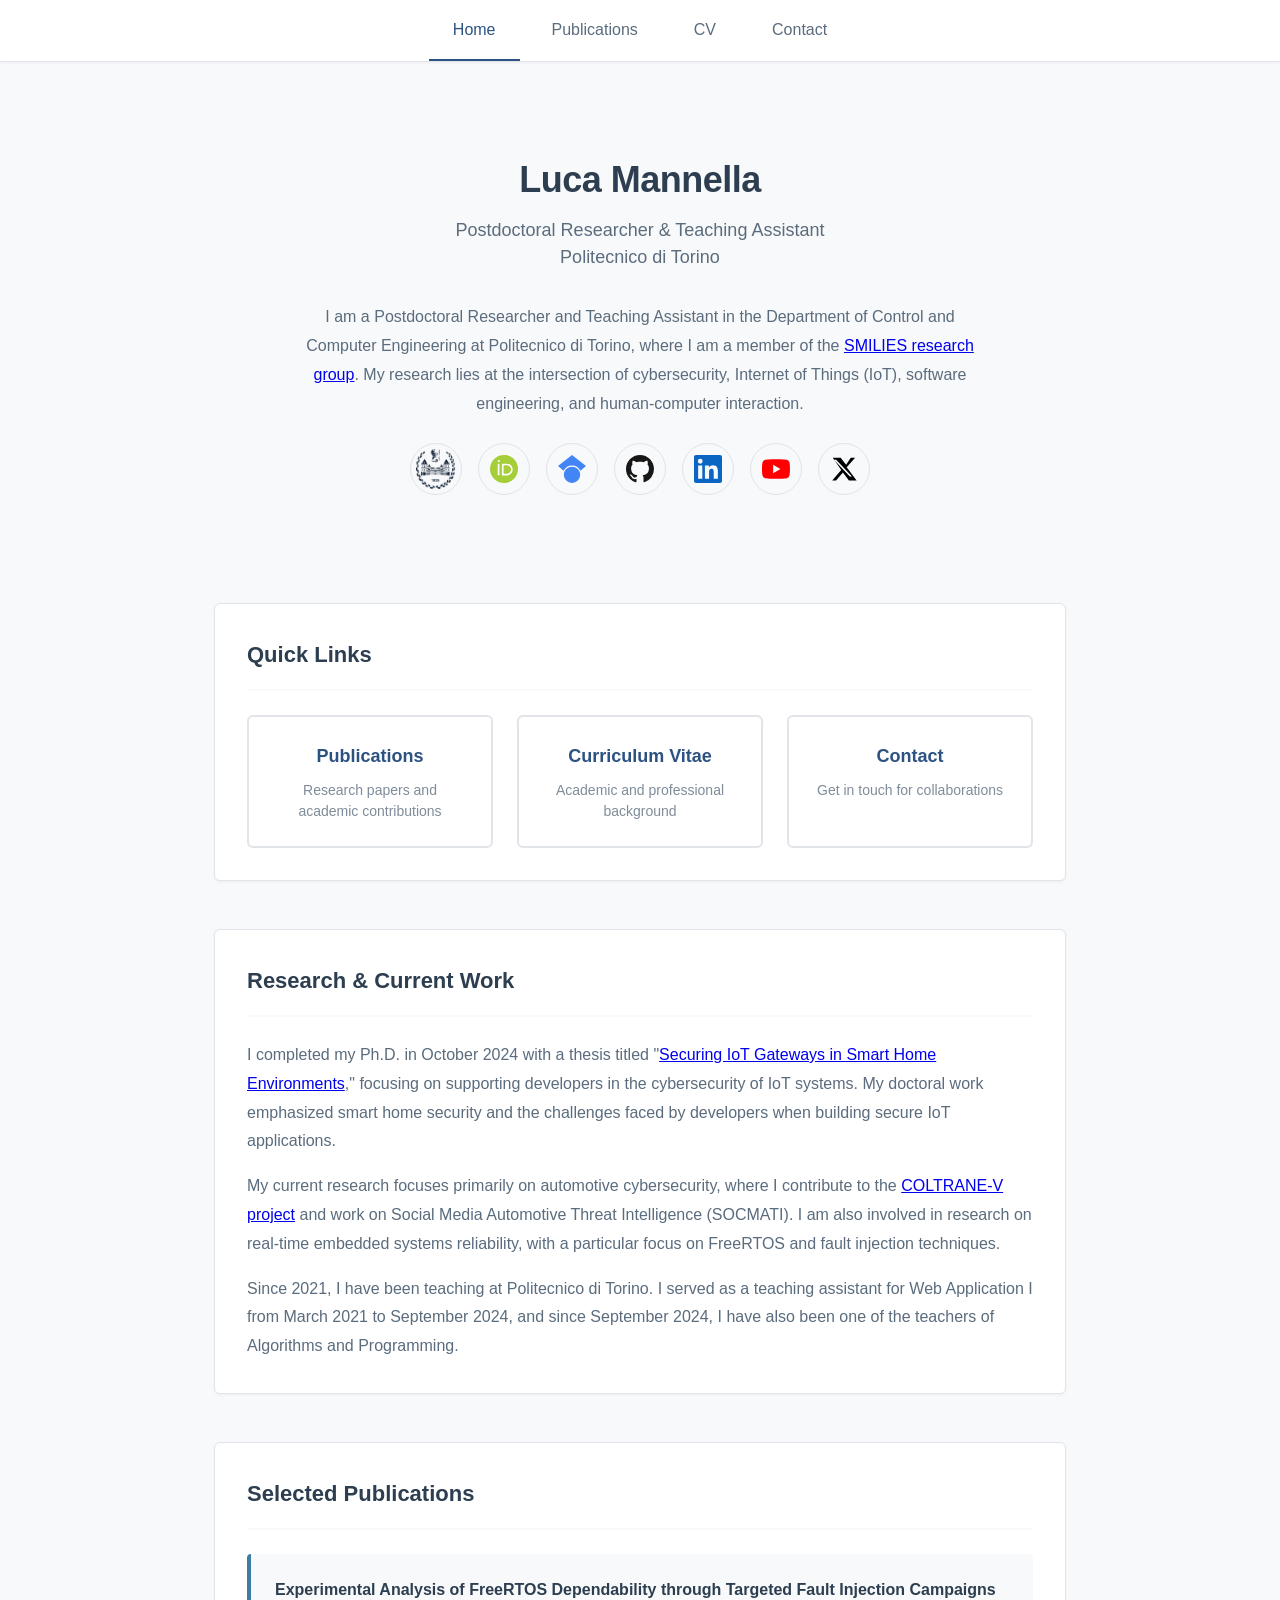
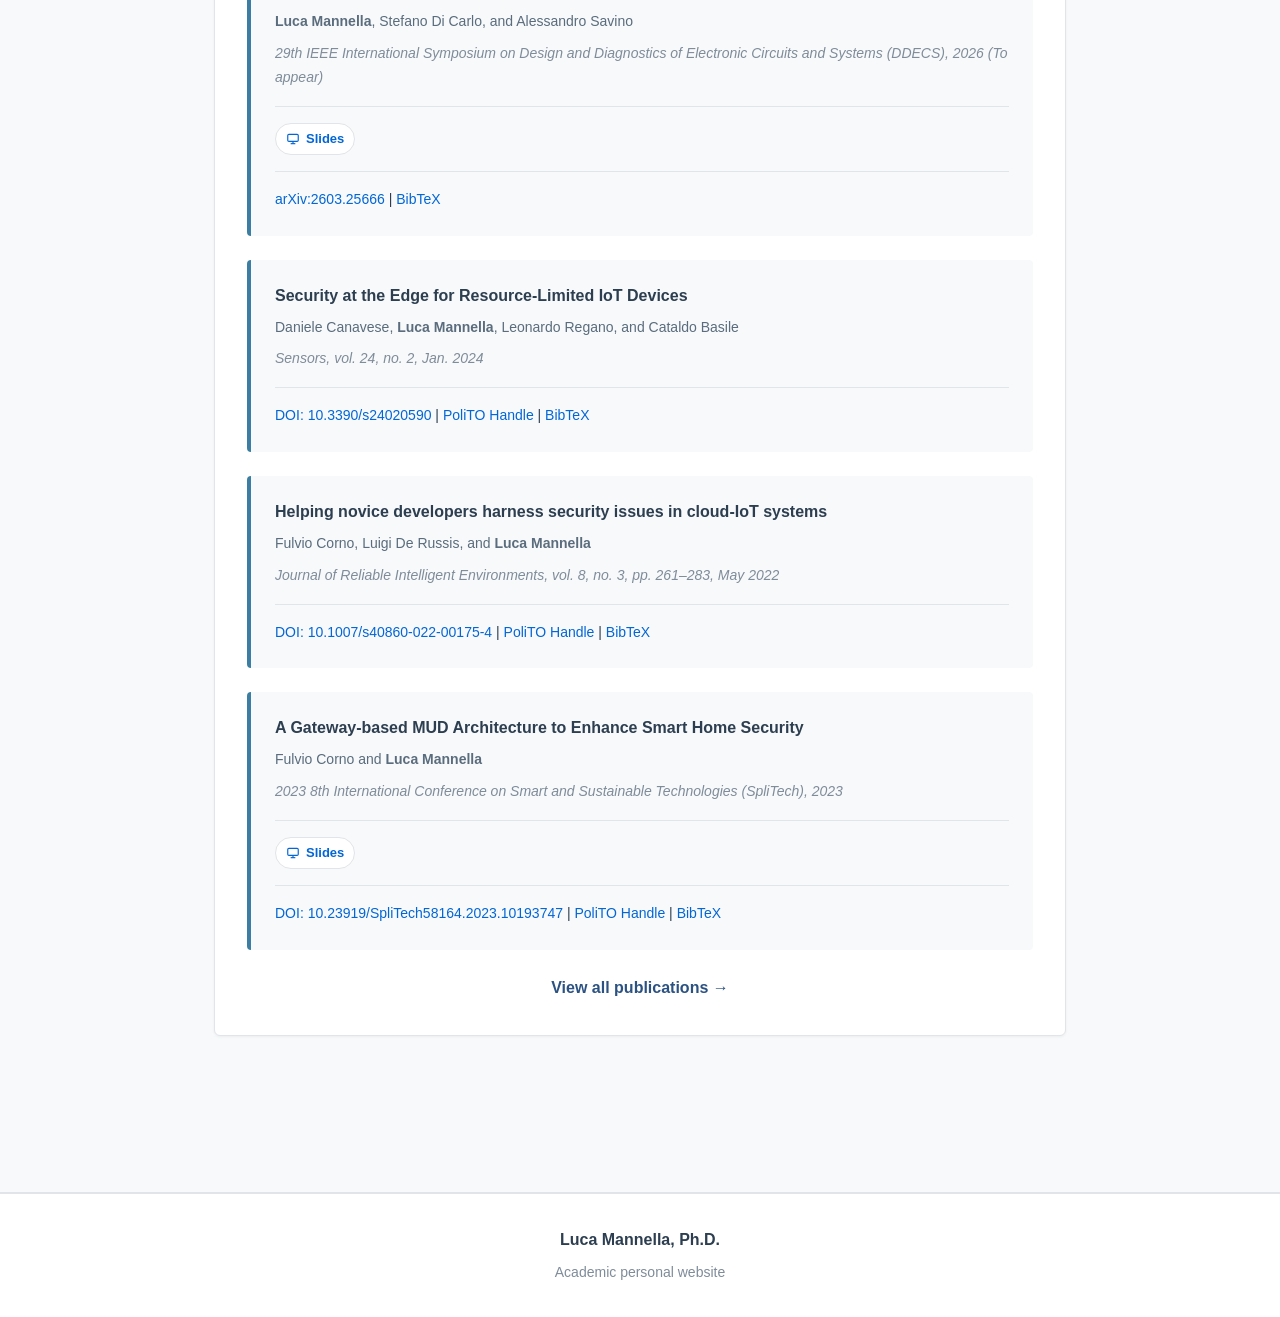
==== commit 7ca8d43e: "feat: add FreeRTOS paper and refresh project docs - add "Experimental Analysis of FreeRTOS Dependabi" ====
--- a/index.html
+++ b/index.html
@@ -162,6 +162,28 @@
             <h2>Selected Publications</h2>
             <div class="publication-list">
                 <article class="publication">
+                    <div class="pub-title">Experimental Analysis of FreeRTOS Dependability through Targeted Fault Injection Campaigns</div>
+                    <div class="pub-authors"><strong>Luca Mannella</strong>, Stefano Di Carlo, and Alessandro Savino</div>
+                    <div class="pub-venue"><em>29th IEEE International Symposium on Design and Diagnostics of Electronic Circuits and Systems (DDECS)</em>, 2026 (To appear)</div>
+                    <div class="pub-materials">
+                        <a href="https://www.slideshare.net/slideshow/kronos-experimental-fault-injection-analysis-of-freertos-dependability-in-safety-critical-systems/287227919" class="pub-material-chip" title="Slides" target="_blank" rel="noopener noreferrer">
+                            <svg viewBox="0 0 24 24" fill="none" stroke="currentColor" stroke-width="2" aria-hidden="true">
+                                <rect x="3" y="4" width="18" height="12" rx="2"></rect>
+                                <path d="M8 20h8"></path>
+                                <path d="M12 16v4"></path>
+                            </svg>
+                            <span>Slides</span>
+                        </a>
+                    </div>
+                    <div class="pub-doi">
+                        <div class="pub-links">
+                            <a href="https://arxiv.org/abs/2603.25666" title="arXiv:2603.25666" target="_blank" rel="noopener noreferrer">arXiv:2603.25666</a> |
+                            <a href="assets/bibtex/2026-freertos-fault-injection.bib" title="BibTeX" target="_blank" rel="noopener noreferrer">BibTeX</a>
+                        </div>
+                    </div>
+                </article>
+
+                <article class="publication">
                     <div class="pub-title">Security at the Edge for Resource-Limited IoT Devices</div>
                     <div class="pub-authors">Daniele Canavese, <strong>Luca Mannella</strong>, Leonardo Regano, and Cataldo Basile</div>
                     <div class="pub-venue"><em>Sensors</em>, vol. 24, no. 2, Jan. 2024</div>
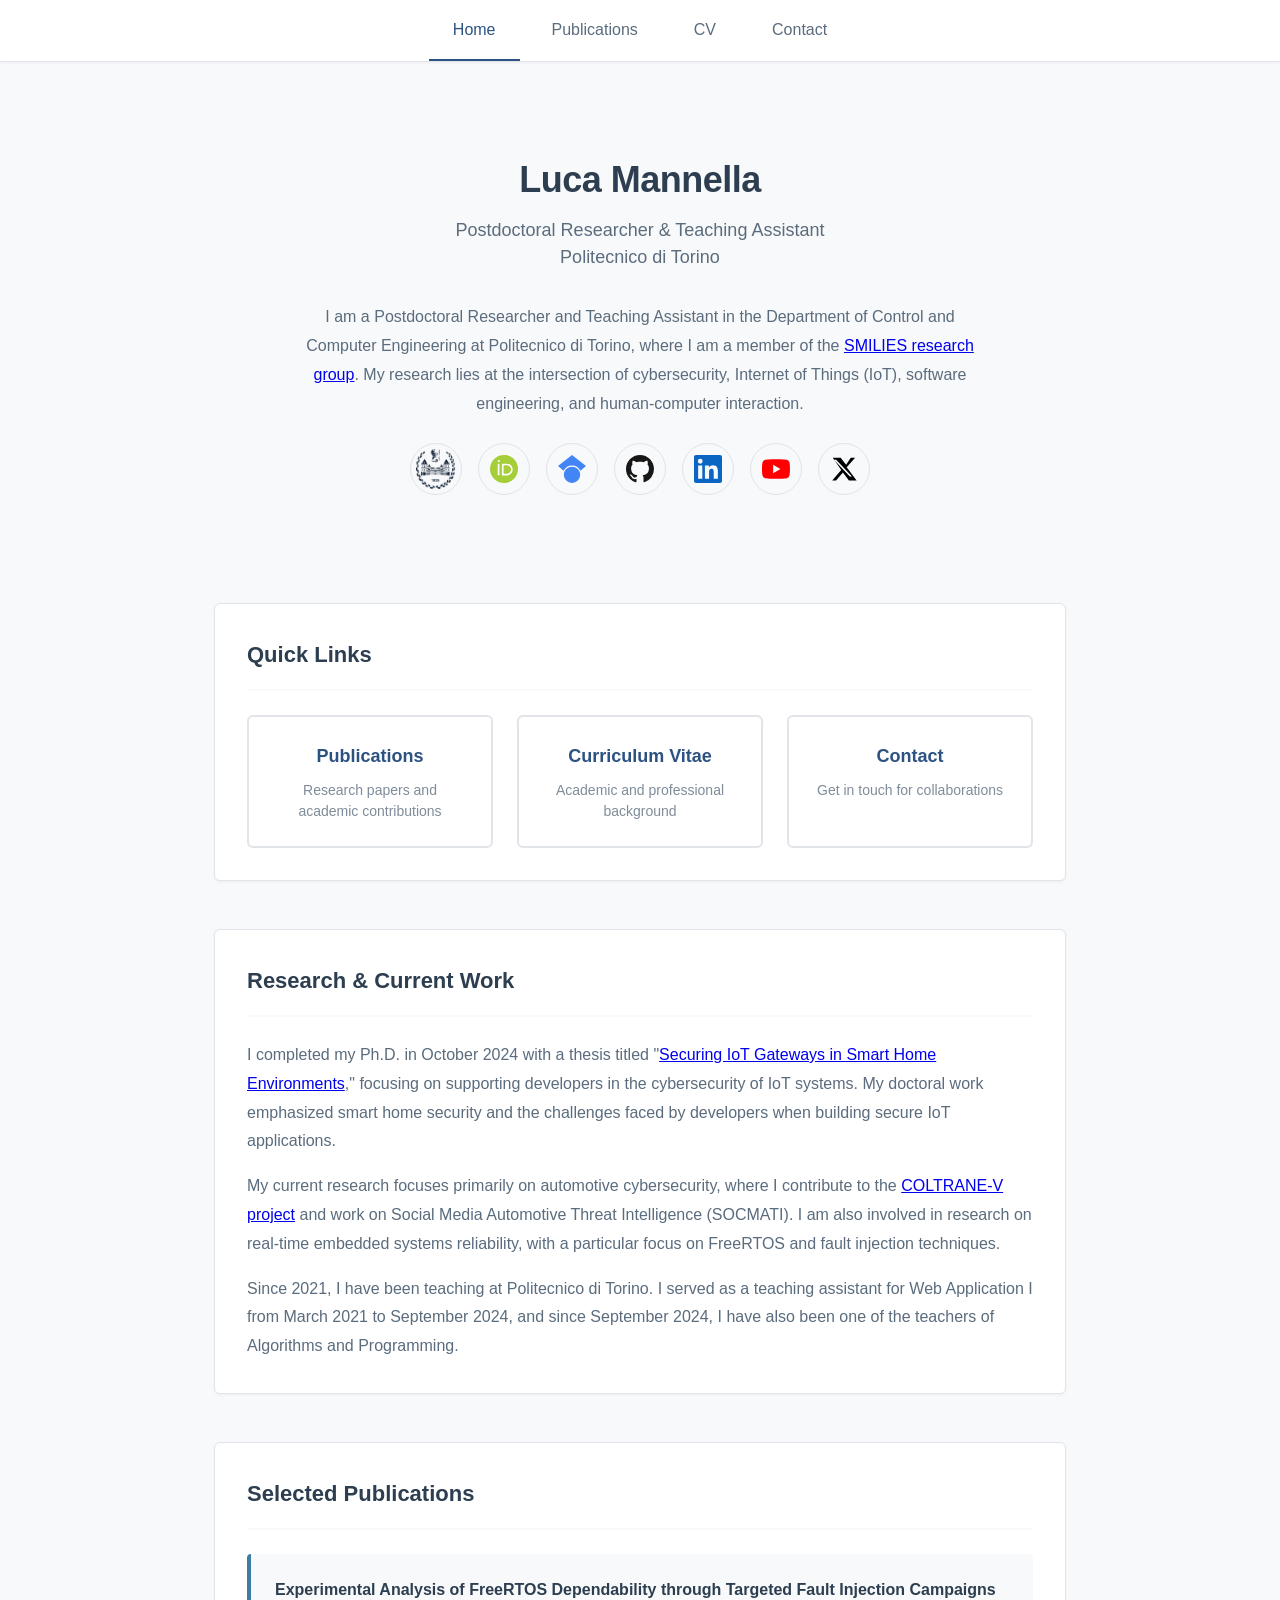
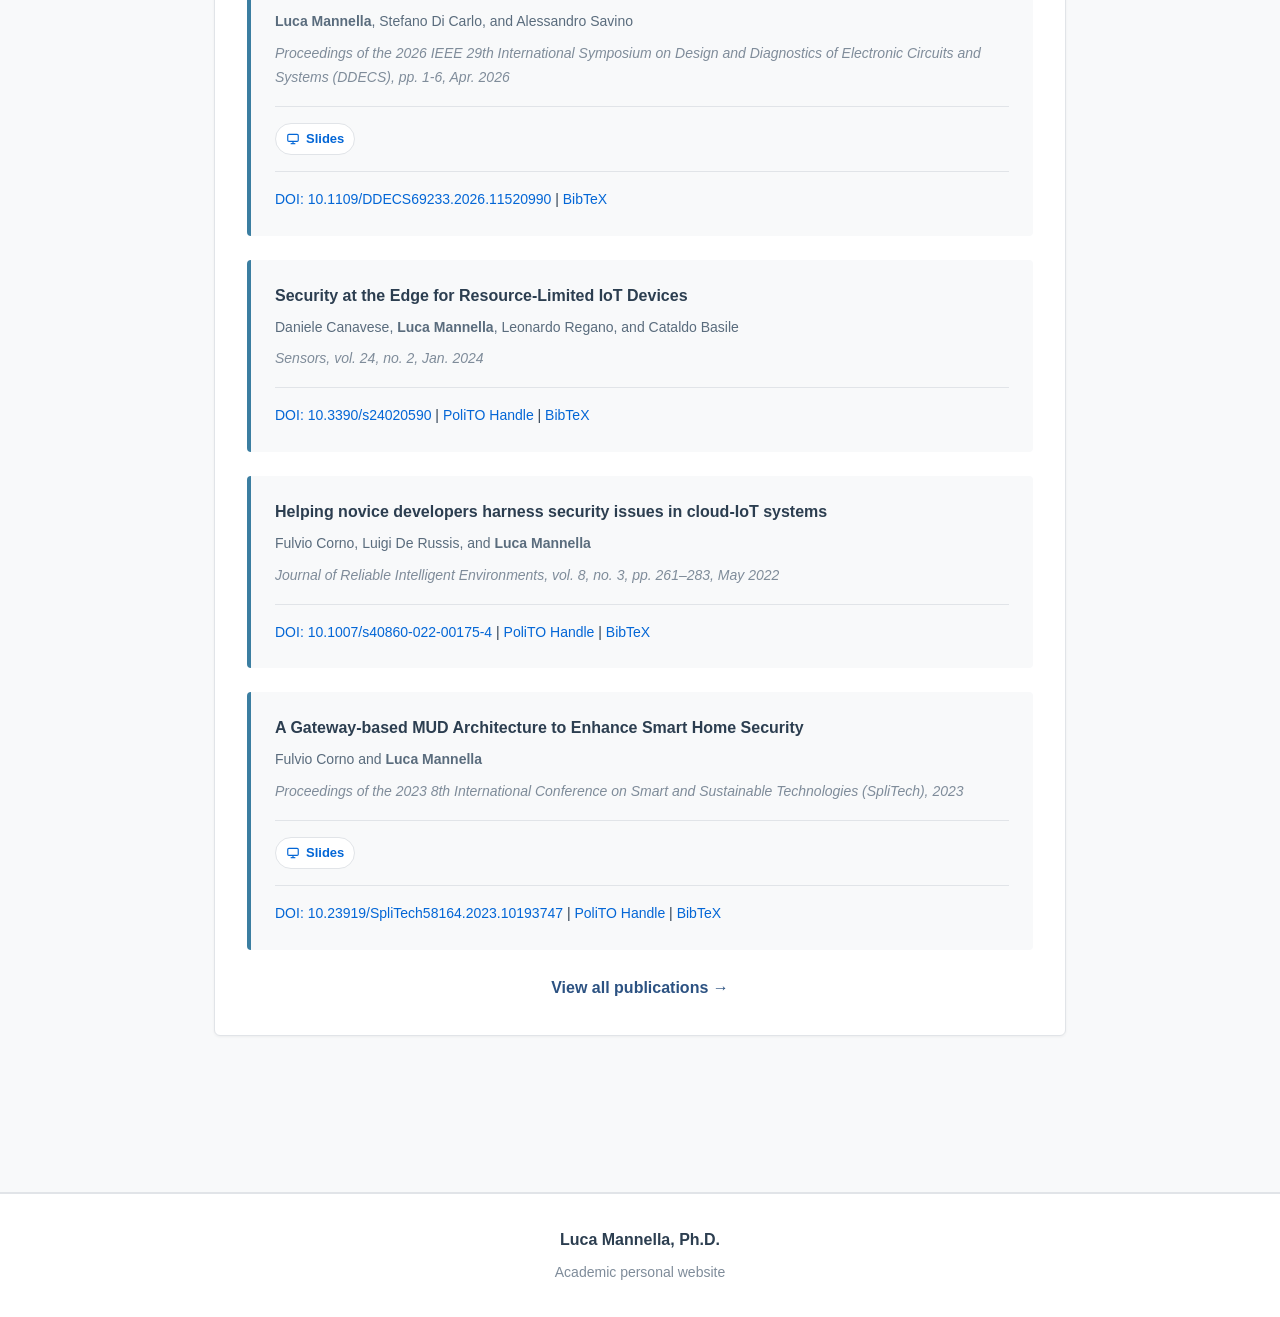
==== commit 995e20b7: "Feat: update publication venues and DOI - align the FreeRTOS 2026 entry with final DDECS metadata an" ====
--- a/index.html
+++ b/index.html
@@ -164,7 +164,7 @@
                 <article class="publication">
                     <div class="pub-title">Experimental Analysis of FreeRTOS Dependability through Targeted Fault Injection Campaigns</div>
                     <div class="pub-authors"><strong>Luca Mannella</strong>, Stefano Di Carlo, and Alessandro Savino</div>
-                    <div class="pub-venue"><em>29th IEEE International Symposium on Design and Diagnostics of Electronic Circuits and Systems (DDECS)</em>, 2026 (To appear)</div>
+                    <div class="pub-venue"><em>Proceedings of the 2026 IEEE 29th International Symposium on Design and Diagnostics of Electronic Circuits and Systems (DDECS)</em>, pp. 1-6, Apr. 2026</div>
                     <div class="pub-materials">
                         <a href="https://www.slideshare.net/slideshow/kronos-experimental-fault-injection-analysis-of-freertos-dependability-in-safety-critical-systems/287227919" class="pub-material-chip" title="Slides" target="_blank" rel="noopener noreferrer">
                             <svg viewBox="0 0 24 24" fill="none" stroke="currentColor" stroke-width="2" aria-hidden="true">
@@ -177,7 +177,7 @@
                     </div>
                     <div class="pub-doi">
                         <div class="pub-links">
-                            <a href="https://arxiv.org/abs/2603.25666" title="arXiv:2603.25666" target="_blank" rel="noopener noreferrer">arXiv:2603.25666</a> |
+                            <a href="https://doi.org/10.1109/DDECS69233.2026.11520990" title="DOI: 10.1109/DDECS69233.2026.11520990" target="_blank" rel="noopener noreferrer">DOI: 10.1109/DDECS69233.2026.11520990</a> |
                             <a href="assets/bibtex/2026-freertos-fault-injection.bib" title="BibTeX" target="_blank" rel="noopener noreferrer">BibTeX</a>
                         </div>
                     </div>
@@ -212,7 +212,7 @@
                 <article class="publication">
                     <div class="pub-title">A Gateway-based MUD Architecture to Enhance Smart Home Security</div>
                     <div class="pub-authors">Fulvio Corno and <strong>Luca Mannella</strong></div>
-                    <div class="pub-venue">2023 8th International Conference on Smart and Sustainable Technologies (SpliTech), 2023</div>
+                    <div class="pub-venue">Proceedings of the 2023 8th International Conference on Smart and Sustainable Technologies (SpliTech), 2023</div>
                     <div class="pub-materials">
                         <a href="https://www.slideshare.net/slideshow/a-gateway-based-mud-architecture-to-enhance-smart-home-security/258931466" class="pub-material-chip" title="Slides" target="_blank" rel="noopener noreferrer">
                             <svg viewBox="0 0 24 24" fill="none" stroke="currentColor" stroke-width="2" aria-hidden="true">
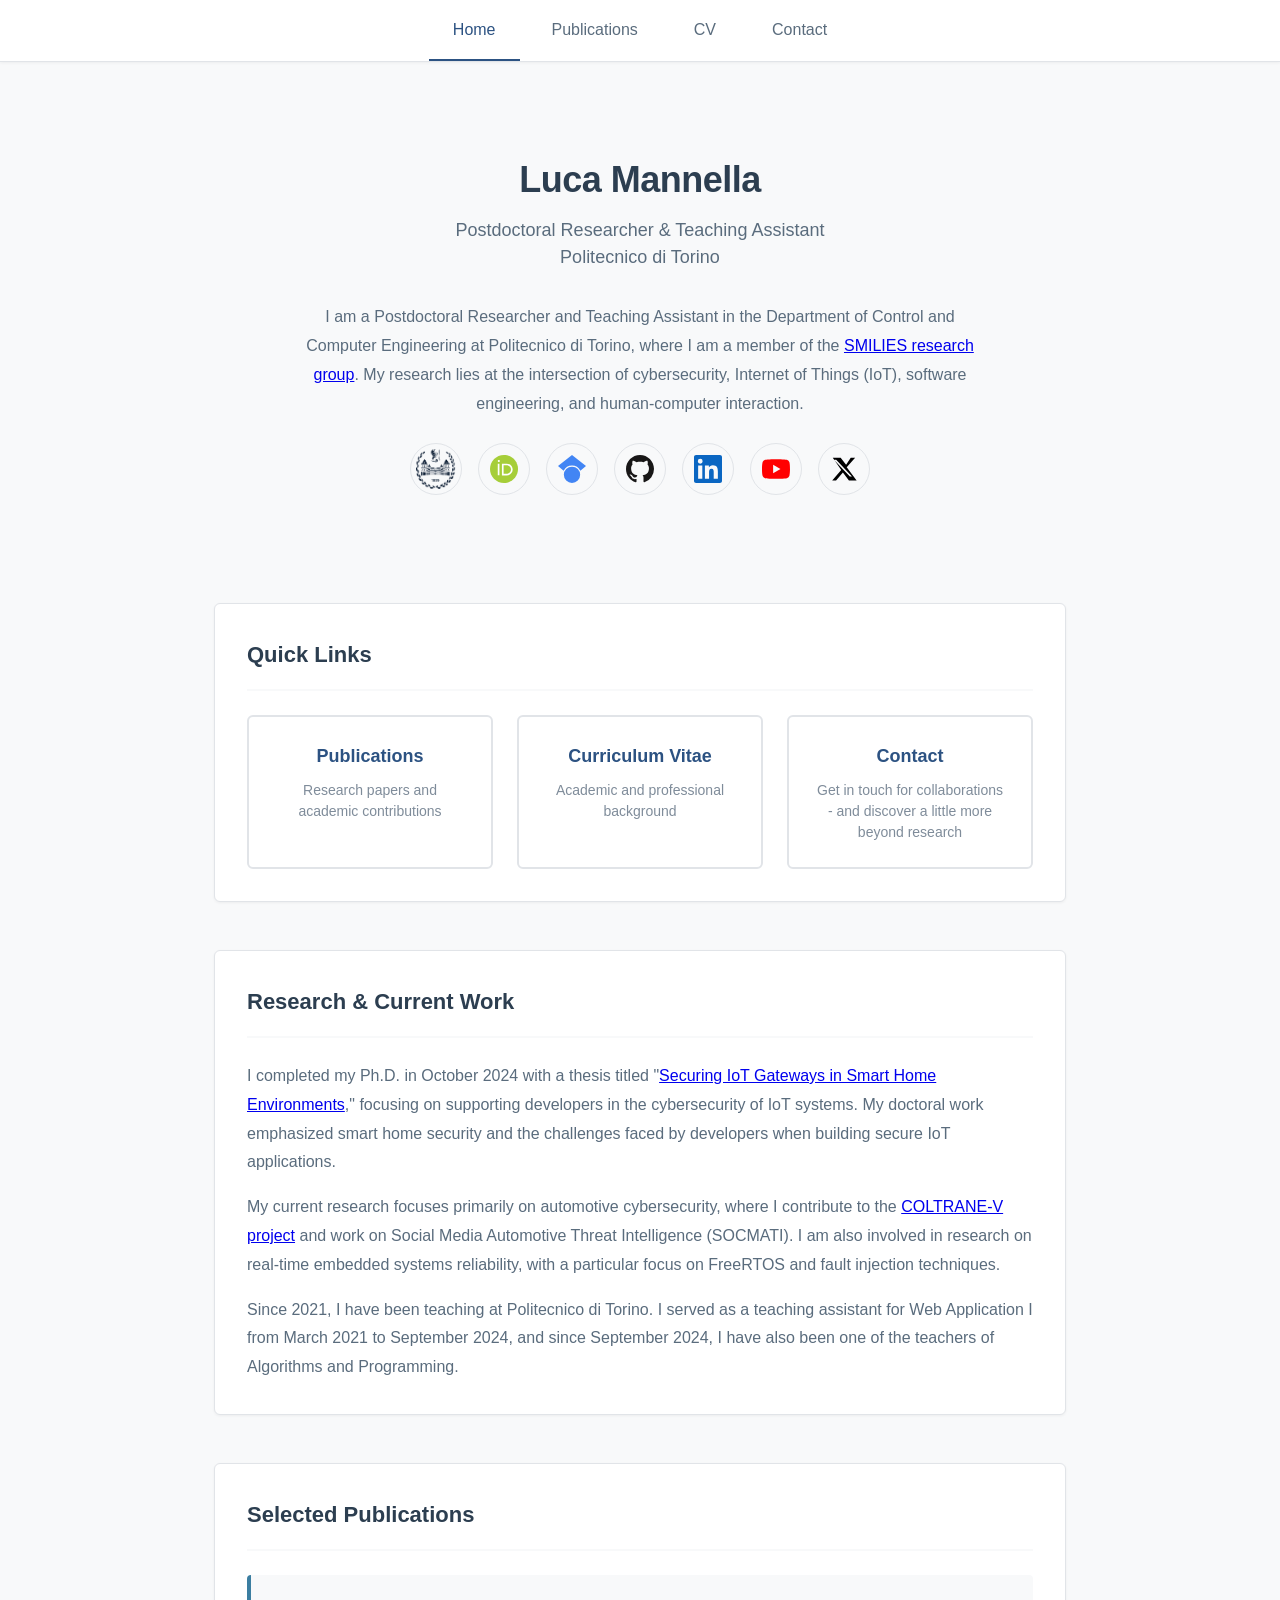
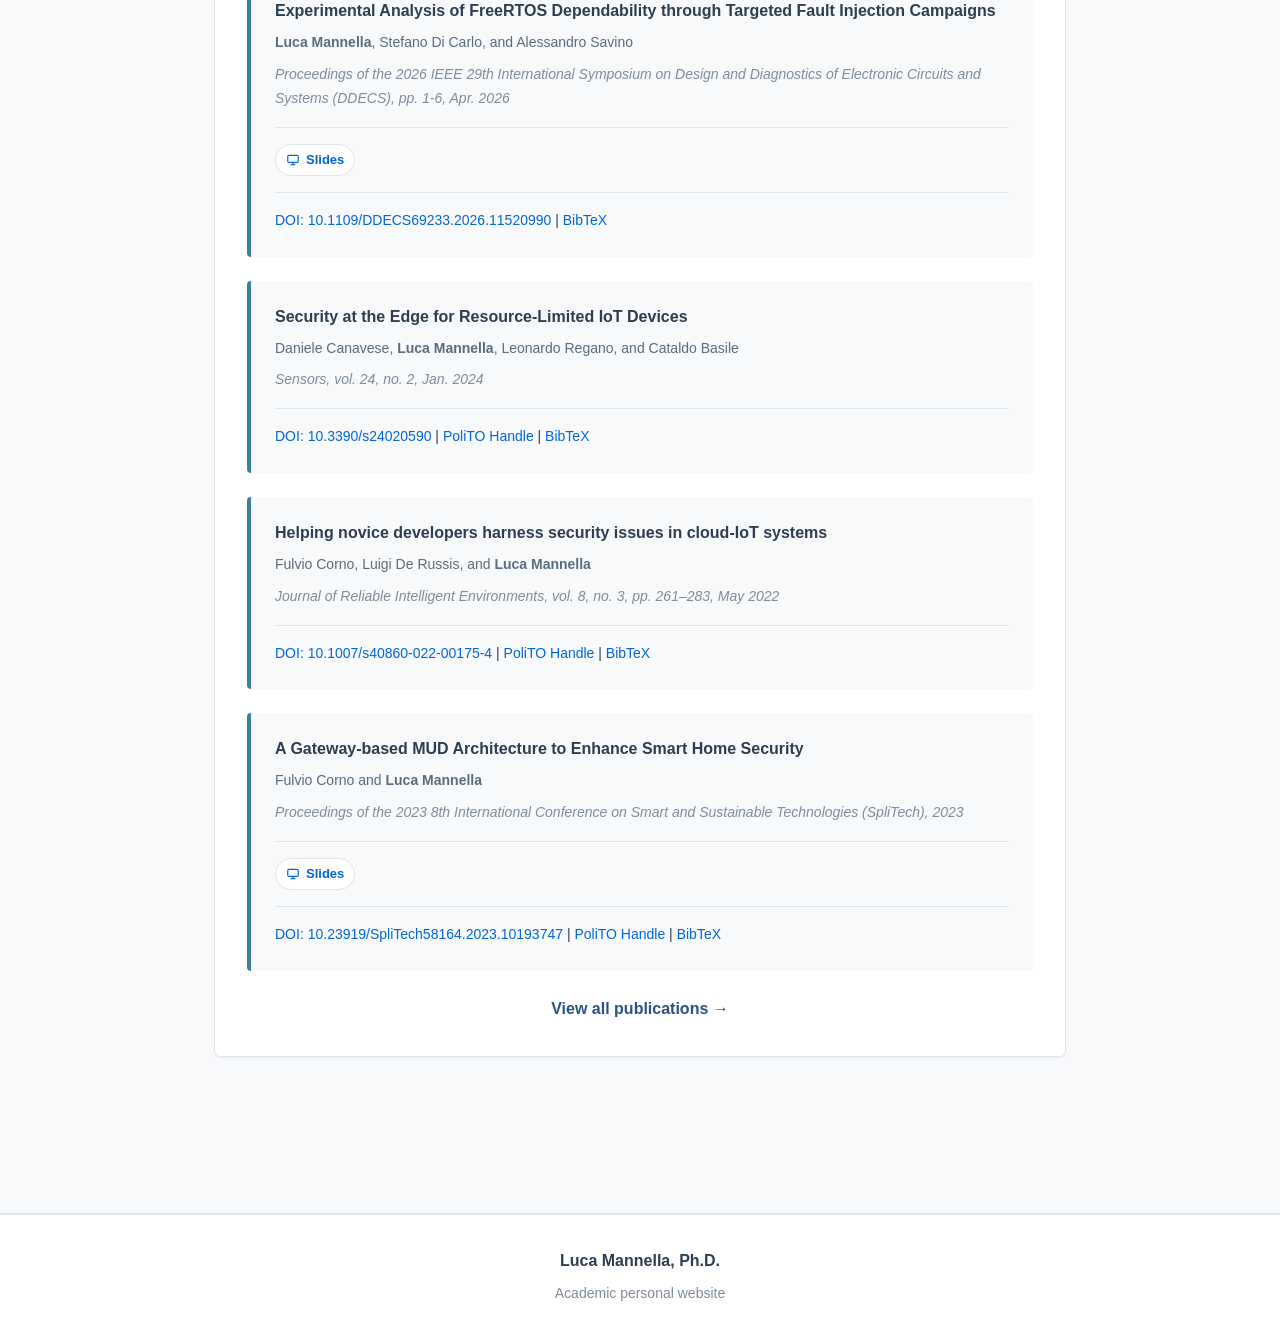
==== commit 33adea33: "feat(contact): add music project section - add a dedicated “Beyond the Lab” section to the contact p" ====
--- a/index.html
+++ b/index.html
@@ -132,7 +132,7 @@
                 </a>
                 <a href="contact.html" class="quick-link-card">
                     <div class="card-title">Contact</div>
-                    <div class="card-description">Get in touch for collaborations</div>
+                    <div class="card-description">Get in touch for collaborations - and discover a little more beyond research</div>
                 </a>
             </div>
         </section>
--- a/style.css
+++ b/style.css
@@ -707,6 +707,40 @@
     text-align: center;
 }
 
+/* Music section visual separator */
+.music-section {
+    position: relative;
+    margin-top: calc(var(--spacing-xl) + var(--spacing-xs));
+    background-color: #eef2f6;
+    border-color: #d4dbe3;
+}
+
+.music-section::before {
+    content: "";
+    position: absolute;
+    left: 8%;
+    right: 8%;
+    top: calc(-1 * (var(--spacing-lg) + var(--spacing-xs)));
+    height: 1px;
+    background: linear-gradient(90deg, transparent 0%, #c9d2dc 18%, #91a4b8 50%, #c9d2dc 82%, transparent 100%);
+}
+
+.music-section h2 {
+    padding-right: 44px;
+}
+
+.music-emoji {
+    position: absolute;
+    top: var(--spacing-lg);
+    right: var(--spacing-lg);
+    font-size: 24px;
+    line-height: 1;
+}
+
+.music-section .profile-card {
+    background-color: var(--color-bg);
+}
+
 /* Compact profile section for homepage */
 .profile-links-section {
     padding: var(--spacing-md) 0;
@@ -915,4 +949,10 @@
         min-width: auto;
         width: 100%;
     }
-}
+
+    .music-emoji {
+        top: var(--spacing-md);
+        right: var(--spacing-md);
+        font-size: 22px;
+    }
+}
